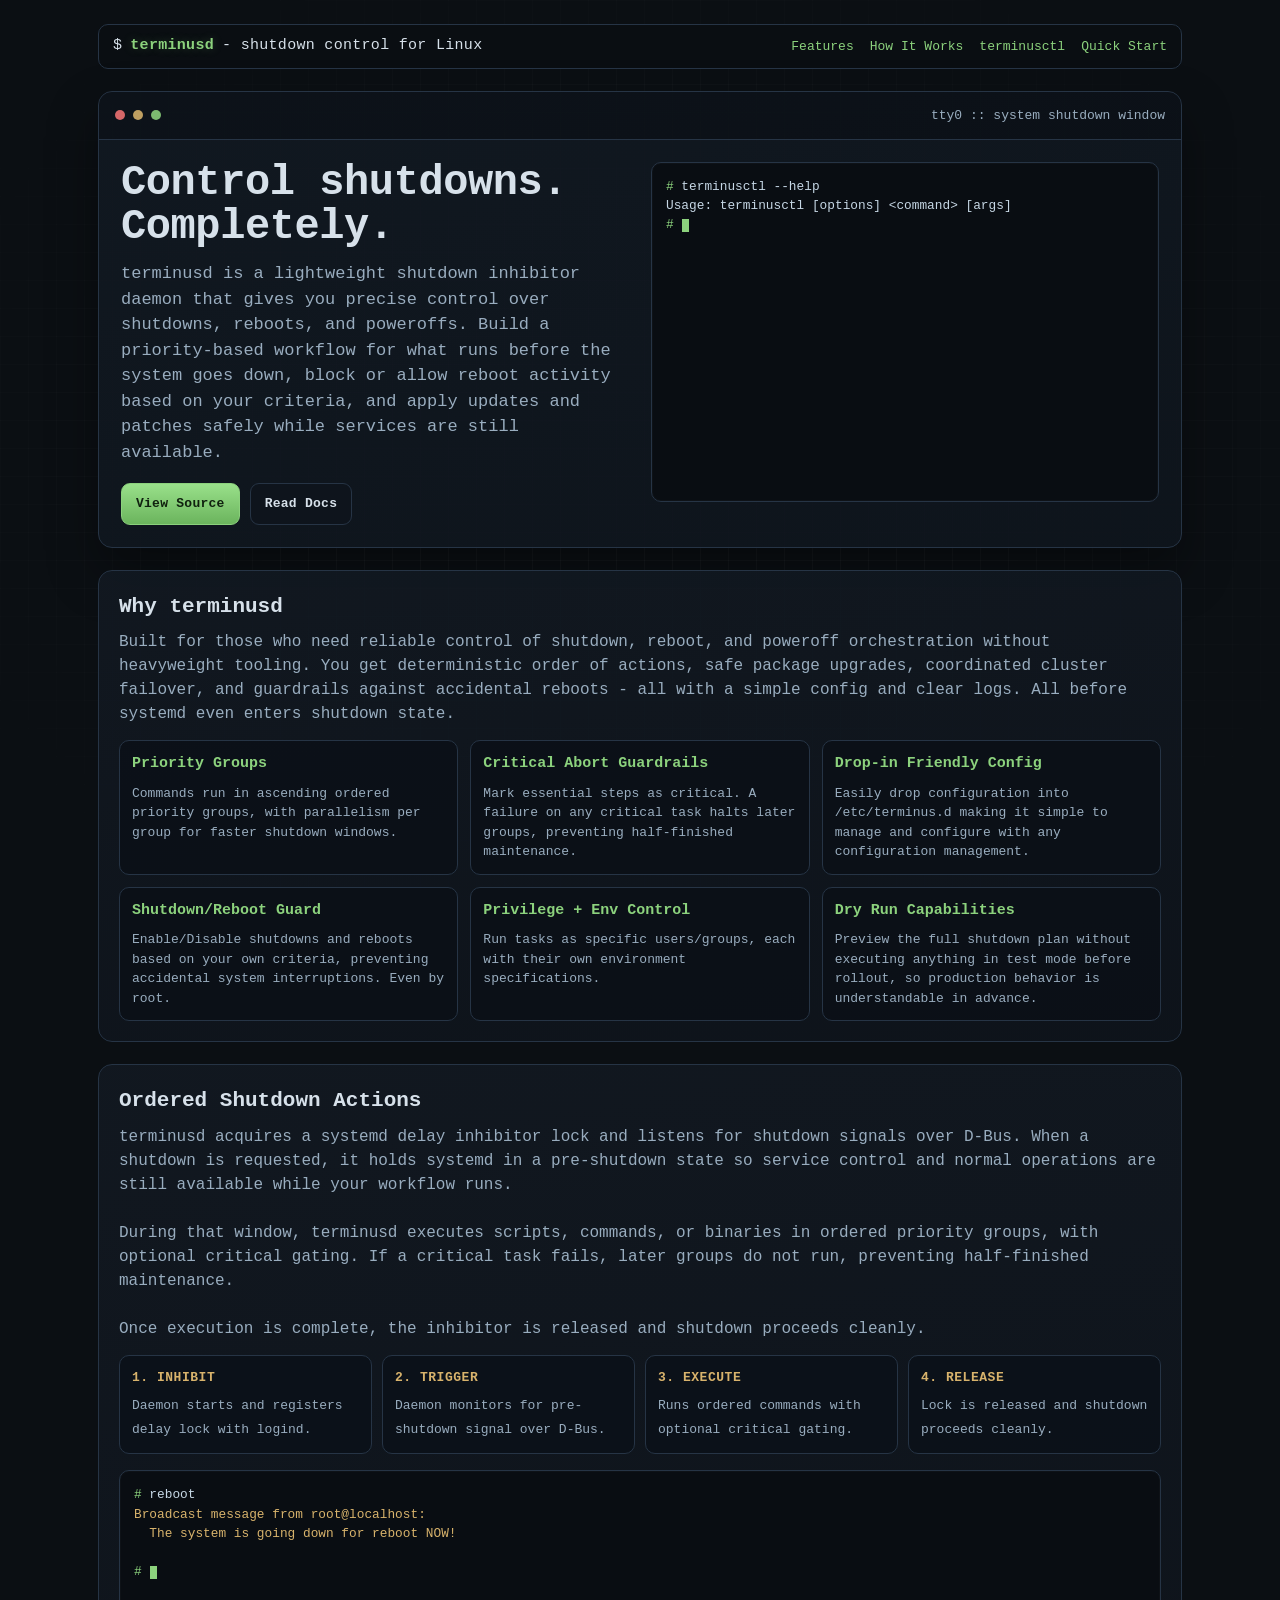
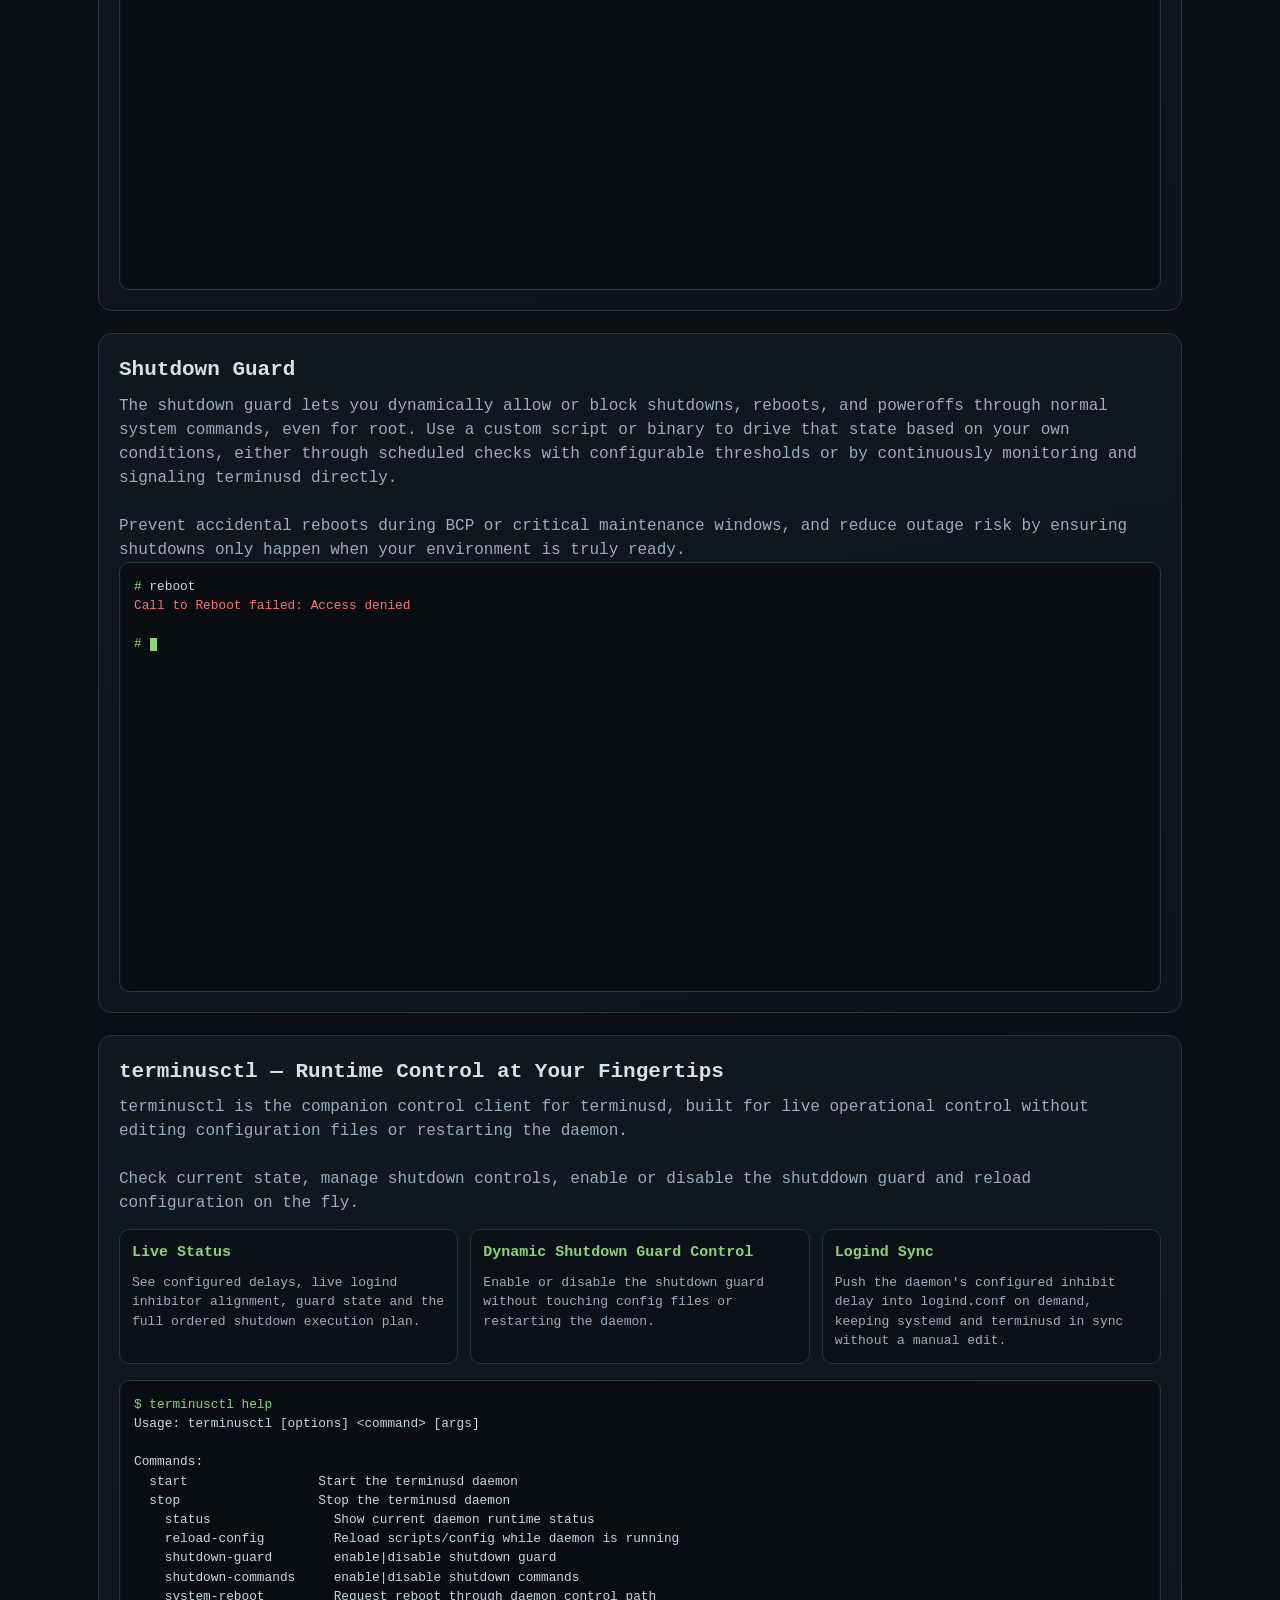
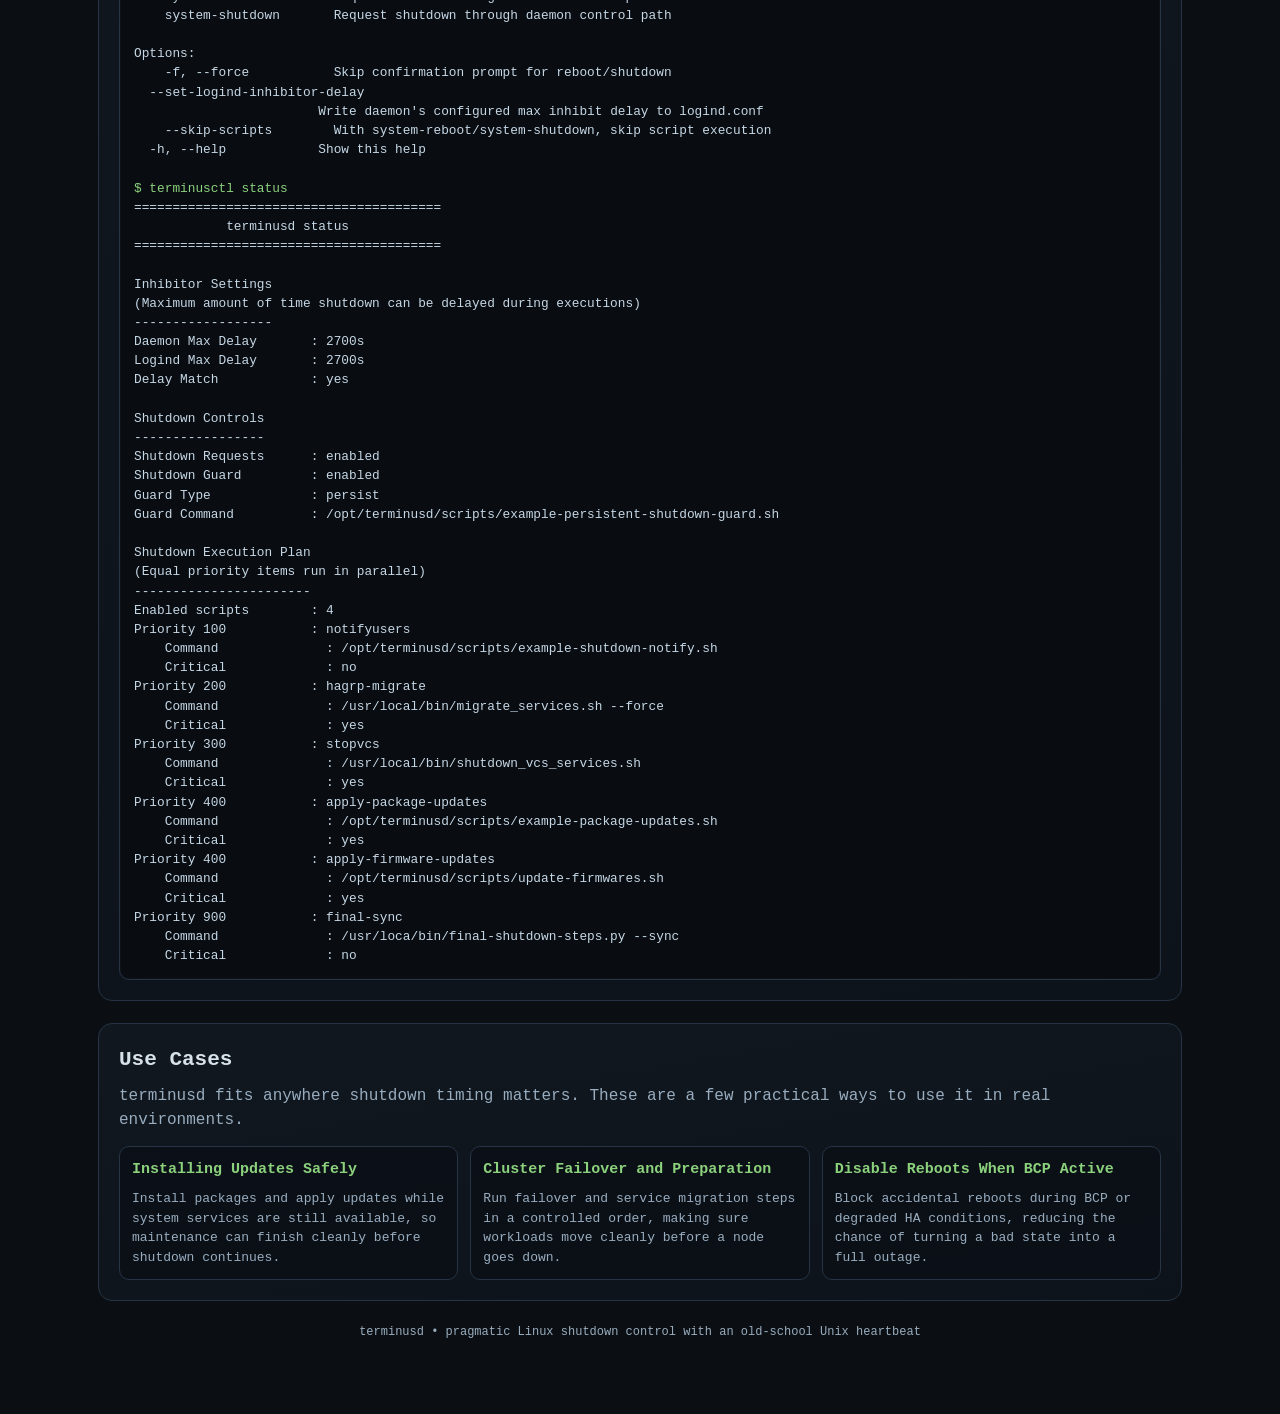
==== docs/index.html @ 520bf2c4 "Moving site/ to docs/ for github pages." ====
<!doctype html>
<html lang="en">
<head>
    <meta charset="utf-8">
    <meta name="viewport" content="width=device-width, initial-scale=1">
    <title>terminusd - Predictable Shutdown Orchestration for Linux</title>
    <meta name="description" content="terminusd is a shutdown inhibitor daemon for Linux. Run priority-based commands before reboot or poweroff with clear logs, safe defaults, and production-grade control.">
    <style>
        :root {
            --bg: #0b0f13;
            --panel: #121922;
            --panel-2: #0f151d;
            --text: #d7e1ea;
            --muted: #99adbf;
            --accent: #8cd27d;
            --accent-2: #d8b36c;
            --line: #263445;
            --glow: rgba(140, 210, 125, 0.25);
            --max: 1120px;
            --radius: 14px;
        }

        * {
            box-sizing: border-box;
        }

        html,
        body {
            margin: 0;
            padding: 0;
            background: radial-gradient(1200px 700px at 85% -20%, #1a2a3a 0%, transparent 55%),
                        radial-gradient(1000px 800px at -15% -30%, #1f2228 0%, transparent 50%),
                        var(--bg);
            color: var(--text);
            font-family: "IBM Plex Mono", "Liberation Mono", "Courier New", monospace;
            line-height: 1.5;
        }

        a {
            color: var(--accent);
            text-decoration: none;
        }

        a:hover {
            text-decoration: underline;
        }

        .shell-grid {
            position: fixed;
            inset: 0;
            background-image:
                linear-gradient(to right, rgba(255,255,255,0.03) 1px, transparent 1px),
                linear-gradient(to bottom, rgba(255,255,255,0.03) 1px, transparent 1px);
            background-size: 28px 28px;
            mask-image: radial-gradient(ellipse at center, black 35%, transparent 90%);
            pointer-events: none;
            z-index: 0;
        }

        .wrap {
            position: relative;
            z-index: 1;
            max-width: var(--max);
            margin: 0 auto;
            padding: 24px 18px 72px;
        }

        .topbar {
            display: flex;
            align-items: center;
            justify-content: space-between;
            gap: 12px;
            padding: 10px 14px;
            border: 1px solid var(--line);
            border-radius: 10px;
            background: rgba(11, 15, 19, 0.78);
            backdrop-filter: blur(5px);
        }

        .brand {
            display: flex;
            gap: 8px;
            align-items: baseline;
            font-size: 15px;
            letter-spacing: 0.02em;
        }

        .brand strong {
            color: var(--accent);
            text-shadow: 0 0 10px var(--glow);
        }

        .top-links {
            display: flex;
            gap: 16px;
            flex-wrap: wrap;
            justify-content: flex-end;
            font-size: 13px;
            color: var(--muted);
        }

        .hero {
            margin-top: 22px;
            border: 1px solid var(--line);
            border-radius: var(--radius);
            background: linear-gradient(165deg, rgba(18,25,34,0.92), rgba(15,21,29,0.92));
            overflow: hidden;
            box-shadow: 0 24px 50px rgba(0, 0, 0, 0.35);
            animation: rise 600ms ease-out both;
        }

        .hero-head {
            display: flex;
            align-items: center;
            justify-content: space-between;
            gap: 16px;
            padding: 14px 16px;
            border-bottom: 1px solid var(--line);
            background: rgba(0, 0, 0, 0.24);
            color: var(--muted);
            font-size: 13px;
        }

        .dots {
            display: inline-flex;
            gap: 8px;
        }

        .dot {
            width: 10px;
            height: 10px;
            border-radius: 50%;
            opacity: 0.88;
        }

        .dot:nth-child(1) { background: #f27474; }
        .dot:nth-child(2) { background: #d8b36c; }
        .dot:nth-child(3) { background: #8cd27d; }

        .hero-body {
            display: grid;
            grid-template-columns: 1fr 1fr;
            gap: 22px;
            padding: 22px;
        }

        h1 {
            margin: 0;
            font-size: clamp(24px, 4.6vw, 42px);
            line-height: 1.04;
            letter-spacing: -0.01em;
        }

        .tagline {
            margin-top: 12px;
            color: var(--muted);
            font-size: clamp(14px, 1.8vw, 17px);
            max-width: 62ch;
        }

        .cta {
            margin-top: 18px;
            display: flex;
            gap: 10px;
            flex-wrap: wrap;
        }

        .btn {
            display: inline-block;
            border: 1px solid var(--line);
            border-radius: 9px;
            padding: 10px 14px;
            font-weight: 600;
            font-size: 13px;
            letter-spacing: 0.02em;
        }

        .btn.primary {
            background: linear-gradient(180deg, #99e08a, #6bb45d);
            color: #10210f;
            border-color: #8bd17c;
        }

        .btn.ghost {
            background: #0e141c;
            color: var(--text);
        }

        .terminal {
            border: 1px solid var(--line);
            border-radius: 10px;
            padding: 14px;
            background: #090d12;
            color: #c6d7e5;
            font-size: 12.8px;
            box-shadow: inset 0 0 0 1px rgba(255,255,255,0.02);
        }

        .terminal pre {
            margin: 0;
            white-space: pre-wrap;
            word-break: break-word;
        }

        .terminal .ok {
            color: var(--accent);
        }

        .terminal .warn {
            color: var(--accent-2);
        }

        .terminal .error {
            color: #f27474;
        }

        .section {
            margin-top: 22px;
            border: 1px solid var(--line);
            border-radius: var(--radius);
            background: linear-gradient(170deg, rgba(18,25,34,0.9), rgba(14,20,28,0.9));
            padding: 20px;
            animation: rise 650ms ease-out both;
        }

        .section h2 {
            margin: 0 0 8px;
            font-size: 21px;
        }

        .section p {
            margin: 0;
            color: var(--muted);
        }

        .features {
            margin-top: 14px;
            display: grid;
            grid-template-columns: repeat(3, minmax(0, 1fr));
            gap: 12px;
        }

        .card {
            border: 1px solid var(--line);
            border-radius: 10px;
            background: rgba(10, 15, 22, 0.7);
            padding: 12px;
        }

        .card h3 {
            margin: 0;
            font-size: 15px;
            color: var(--accent);
        }

        .card p {
            margin-top: 8px;
            font-size: 13px;
            color: var(--muted);
        }

        .flow {
            margin-top: 14px;
            display: grid;
            grid-template-columns: repeat(4, minmax(0, 1fr));
            gap: 10px;
        }

        .step {
            border: 1px solid var(--line);
            border-radius: 10px;
            padding: 12px;
            background: rgba(11, 16, 24, 0.72);
        }

        .step strong {
            display: block;
            color: var(--accent-2);
            margin-bottom: 6px;
            font-size: 13px;
            text-transform: uppercase;
            letter-spacing: 0.04em;
        }

        .step span {
            color: var(--muted);
            font-size: 13px;
        }

        .foot {
            margin-top: 22px;
            color: var(--muted);
            font-size: 12px;
            text-align: center;
        }

        @keyframes rise {
            from {
                transform: translateY(10px);
                opacity: 0;
            }
            to {
                transform: translateY(0);
                opacity: 1;
            }
        }

        @media (max-width: 960px) {
            .hero-body {
                grid-template-columns: 1fr;
            }

            .features {
                grid-template-columns: 1fr 1fr;
            }

            .flow {
                grid-template-columns: 1fr 1fr;
            }
        }

        @media (max-width: 640px) {
            .wrap {
                padding: 14px 12px 42px;
            }

            .topbar {
                padding: 10px;
            }

            .hero-body,
            .section {
                padding: 14px;
            }

            .features,
            .flow {
                grid-template-columns: 1fr;
            }

            .top-links {
                width: 100%;
                justify-content: flex-start;
            }
        }

        .hero-anim-terminal {
            overflow-y: auto;
            height: 340px;
            scroll-behavior: smooth;
        }

        .guard-anim-terminal {
            overflow-y: auto;
            height: 430px;
            scroll-behavior: smooth;
        }

        .ordered-anim-terminal {
            overflow-y: auto;
            height: 420px;
            scroll-behavior: smooth;
            margin-top: 16px;
        }

        .hero-anim-terminal pre {
            margin: 0;
            white-space: pre-wrap;
            word-break: break-all;
        }

        .guard-anim-terminal pre {
            margin: 0;
            white-space: pre-wrap;
            word-break: break-all;
        }

        .ordered-anim-terminal pre {
            margin: 0;
            white-space: pre-wrap;
            word-break: break-all;
        }

        .hero-cursor {
            display: inline-block;
            width: 0.52em;
            height: 1.05em;
            background-color: var(--accent);
            vertical-align: text-bottom;
            margin-left: 1px;
            animation: term-blink 1.1s step-end infinite;
        }

        @keyframes term-blink {
            0%, 100% { opacity: 1; }
            50%       { opacity: 0; }
        }
    </style>
</head>
<body>
    <div class="shell-grid" aria-hidden="true"></div>
    <main class="wrap">
        <header class="topbar">
            <div class="brand">
                <span>$</span>
                <strong>terminusd</strong>
                <span>- shutdown control for Linux</span>
            </div>
            <nav class="top-links" aria-label="Primary">
                <a href="#features">Features</a>
                <a href="#how">How It Works</a>
                <a href="#terminusctl">terminusctl</a>
                <a href="#start">Quick Start</a>
            </nav>
        </header>

        <section class="hero" id="start">
            <div class="hero-head">
                <div class="dots" aria-hidden="true">
                    <span class="dot"></span>
                    <span class="dot"></span>
                    <span class="dot"></span>
                </div>
                <span>tty0 :: system shutdown window</span>
            </div>
            <div class="hero-body">
                <div>
                    <h1>Control shutdowns. Completely.</h1>
                    <p class="tagline">
                        terminusd is a lightweight shutdown inhibitor daemon that gives you precise control over
                        shutdowns, reboots, and poweroffs. Build a priority-based workflow for what runs before the
                        system goes down, block or allow reboot activity based on your criteria, and apply updates and
                        patches safely while services are still available.
                    </p>
                    <div class="cta">
                        <a class="btn primary" href="https://github.com/JonnyWhatshisface/systemd-shutdown-inhibitor">View Source</a>
                        <a class="btn ghost" href="../README.md">Read Docs</a>
                    </div>
                </div>
                <aside class="terminal hero-anim-terminal" id="hero-anim-wrap" aria-label="Animated terminusctl demo">
<pre id="hero-anim-pre"></pre>
                </aside>
            </div>
        </section>

        <section class="section" id="features">
            <h2>Why terminusd</h2>
            <p>
                Built for those who need reliable control of shutdown, reboot, and poweroff orchestration without heavyweight tooling.
                You get deterministic order of actions, safe package upgrades, coordinated cluster failover, and guardrails against 
                accidental reboots - all with a simple config and clear logs. All before systemd even enters shutdown state.
            </p>
            <div class="features">
                <article class="card">
                    <h3>Priority Groups</h3>
                    <p>Commands run in ascending ordered <code>priority groups</code>, with parallelism per group for faster shutdown windows.</p>
                </article>
                <article class="card">
                    <h3>Critical Abort Guardrails</h3>
                    <p>Mark essential steps as <code>critical</code>. A failure on any critical task halts later groups, preventing half-finished maintenance.</p>
                </article>
                <article class="card">
                    <h3>Drop-in Friendly Config</h3>
                    <p>Easily drop configuration into <code>/etc/terminus.d</code> making it simple to manage and configure with any configuration management.</p>
                </article>
                <article class="card">
                    <h3>Shutdown/Reboot Guard</h3>
                    <p>Enable/Disable shutdowns and reboots based on your own criteria, preventing accidental system interruptions. Even by root.</p>
                </article>
                <article class="card">
                    <h3>Privilege + Env Control</h3>
                    <p>Run tasks as specific users/groups, each with their own environment specifications.</p>
                </article>
                <article class="card">
                    <h3>Dry Run Capabilities</h3>
                    <p>Preview the full shutdown plan without executing anything in test mode before rollout, so production behavior is understandable in advance.</p>
                </article>
            </div>
        </section>

        <section class="section" id="how">
            <h2>Ordered Shutdown Actions</h2>
            <p>
                terminusd acquires a systemd delay inhibitor lock and listens for shutdown signals over D-Bus. When a shutdown is
                requested, it holds systemd in a pre-shutdown state so service control and normal operations are still available while
                your workflow runs.
                <br><br>
                During that window, terminusd executes scripts, commands, or binaries in ordered priority groups, with optional critical
                gating. If a critical task fails, later groups do not run, preventing half-finished maintenance.
                <br><br>
                Once execution is complete, the inhibitor is released and shutdown proceeds cleanly.
            </p>
            <div class="flow">
                <div class="step"><strong>1. Inhibit</strong><span>Daemon starts and registers delay lock with logind.</span></div>
                <div class="step"><strong>2. Trigger</strong><span>Daemon monitors for pre-shutdown signal over D-Bus.</span></div>
                <div class="step"><strong>3. Execute</strong><span>Runs ordered commands with optional critical gating.</span></div>
                <div class="step"><strong>4. Release</strong><span>Lock is released and shutdown proceeds cleanly.</span></div>
            </div>
            <aside class="terminal ordered-anim-terminal" id="ordered-anim-wrap" aria-label="Ordered shutdown actions animated output">
<pre id="ordered-anim-pre"></pre>
            </aside>
        </section>
        <section class="section" id="how">
            <h2>Shutdown Guard</h2>
            <p>
                The shutdown guard lets you dynamically allow or block shutdowns, reboots, and poweroffs through normal system
                commands, even for root. Use a custom script or binary to drive that state based on your own conditions,
                either through scheduled checks with configurable thresholds or by continuously monitoring and signaling
                terminusd directly.
                <br><br>
                Prevent accidental reboots during BCP or critical maintenance windows, and reduce outage risk by ensuring shutdowns
                only happen when your environment is truly ready.
            </p>
        <aside class="terminal guard-anim-terminal" id="guard-anim-wrap" aria-label="Animated shutdown guard demo">
    <pre id="guard-anim-pre"></pre>
        </aside>
        </section>

        <section class="section" id="terminusctl">
            <h2>terminusctl — Runtime Control at Your Fingertips</h2>
            <p>
                terminusctl is the companion control client for terminusd, built for live operational control without
                editing configuration files or restarting the daemon.
                <br><br>
                Check current state, manage shutdown controls, enable or disable the shutddown guard and reload configuration on the fly.
            </p>
            <div class="features" style="margin-top: 14px;">
                <article class="card">
                    <h3>Live Status</h3>
                    <p>See configured delays, live logind inhibitor alignment, guard state and the full ordered shutdown execution plan.</p>
                </article>
                <article class="card">
                    <h3>Dynamic Shutdown Guard Control</h3>
                    <p>Enable or disable the shutdown guard without touching config files or restarting the daemon.</p>
                </article>
                <article class="card">
                    <h3>Logind Sync</h3>
                    <p>Push the daemon's configured inhibit delay into logind.conf on demand, keeping systemd and terminusd in sync without a manual edit.</p>
                </article>
            </div>
            <aside class="terminal" style="margin-top: 16px;" aria-label="terminusctl help output">
<pre>
<span class="ok">$ terminusctl help</span>
Usage: terminusctl [options] &lt;command&gt; [args]

Commands:
  start                 Start the terminusd daemon
  stop                  Stop the terminusd daemon
    status                Show current daemon runtime status
    reload-config         Reload scripts/config while daemon is running
    shutdown-guard        enable|disable shutdown guard
    shutdown-commands     enable|disable shutdown commands
    system-reboot         Request reboot through daemon control path
    system-shutdown       Request shutdown through daemon control path

Options:
    -f, --force           Skip confirmation prompt for reboot/shutdown
  --set-logind-inhibitor-delay
                        Write daemon's configured max inhibit delay to logind.conf
    --skip-scripts        With system-reboot/system-shutdown, skip script execution
  -h, --help            Show this help

<span class="ok">$ terminusctl status</span>
========================================
            terminusd status
========================================

Inhibitor Settings
(Maximum amount of time shutdown can be delayed during executions)
------------------
Daemon Max Delay       : 2700s
Logind Max Delay       : 2700s
Delay Match            : yes

Shutdown Controls
-----------------
Shutdown Requests      : enabled
Shutdown Guard         : enabled
Guard Type             : persist
Guard Command          : /opt/terminusd/scripts/example-persistent-shutdown-guard.sh

Shutdown Execution Plan 
(Equal priority items run in parallel)
-----------------------
Enabled scripts        : 4
Priority 100           : notifyusers
    Command              : /opt/terminusd/scripts/example-shutdown-notify.sh
    Critical             : no
Priority 200           : hagrp-migrate
    Command              : /usr/local/bin/migrate_services.sh --force
    Critical             : yes
Priority 300           : stopvcs
    Command              : /usr/local/bin/shutdown_vcs_services.sh
    Critical             : yes
Priority 400           : apply-package-updates
    Command              : /opt/terminusd/scripts/example-package-updates.sh
    Critical             : yes
Priority 400           : apply-firmware-updates
    Command              : /opt/terminusd/scripts/update-firmwares.sh
    Critical             : yes
Priority 900           : final-sync
    Command              : /usr/loca/bin/final-shutdown-steps.py --sync
    Critical             : no
</pre>
            </aside>
        </section>

        <section class="section" id="use-cases">
            <h2>Use Cases</h2>
            <p>terminusd fits anywhere shutdown timing matters. These are a few practical ways to use it in real environments.</p>
            <div class="features">
                <article class="card">
                    <h3>Installing Updates Safely</h3>
                    <p>Install packages and apply updates while system services are still available, so maintenance can finish cleanly before shutdown continues.</p>
                </article>
                <article class="card">
                    <h3>Cluster Failover and Preparation</h3>
                    <p>Run failover and service migration steps in a controlled order, making sure workloads move cleanly before a node goes down.</p>
                </article>
                <article class="card">
                    <h3>Disable Reboots When BCP Active</h3>
                    <p>Block accidental reboots during BCP or degraded HA conditions, reducing the chance of turning a bad state into a full outage.</p>
                </article>
            </div>
        </section>

        <footer class="foot">
            terminusd • pragmatic Linux shutdown control with an old-school Unix heartbeat
        </footer>
    </main>
<script>
(function () {
    'use strict';
    var pre  = document.getElementById('hero-anim-pre');
    var wrap = document.getElementById('hero-anim-wrap');
    if (!pre || !wrap) return;

    var PROMPT     = '# ';
    var TYPE_MIN   = 34;
    var TYPE_JITTER = 26;
    var CMD_PAUSE  = 380;
    var LINE_DELAY = 52;
    var STEP_GAP   = 6000;
    var END_PAUSE  = 120000;

    function esc(s) {
        return s.replace(/&/g, '&amp;').replace(/</g, '&lt;').replace(/>/g, '&gt;');
    }

    function ln(text, cls) { return { text: text || '', cls: cls || '' }; }

    var steps = [
        {
            cmd: 'terminusctl --help',
            out: [
                ln('Usage: terminusctl [options] <command> [args]'),
                ln(''),
                ln('Commands:'),
                ln('  start                 Start the terminusd daemon'),
                ln('  stop                  Stop the terminusd daemon'),
                ln('  status                Show current daemon status'),
                ln('  reload-config         Reload scripts/config'),
                ln('  shutdown-guard        enable|disable shutdown guard'),
                ln('  shutdown-commands     enable|disable shutdown commands'),
                ln('  system-reboot         Request reboot through daemon'),
                ln('  system-shutdown       Request shutdown through daemon'),
                ln(''),
                ln('Options:'),
                ln('  -f, --force           Skip confirmation prompt'),
                ln('  --set-logind-inhibitor-delay'),
                ln('                        Write daemon inhibit delay to logind.conf'),
                ln('  --skip-scripts        Skip script execution'),
                ln('  -h, --help            Show this help'),
            ]
        },
        {
            cmd: 'terminusctl status',
            out: [
                ln('========================================'),
                ln('            terminusd status'),
                ln('========================================'),
                ln(''),
                ln('Inhibitor Settings'),
                ln('------------------'),
                ln('Daemon Max Delay       : 30s'),
                ln('Logind Max Delay       : 30s'),
                ln('Delay Match            : yes'),
                ln(''),
                ln('Shutdown Controls'),
                ln('-----------------'),
                ln('Shutdown Requests      : disabled', 'error'),
                ln('Shutdown Guard         : enabled'),
                ln('Guard Type             : persist'),
                ln('Guard Command          : /opt/terminusd/scripts/example-persistent-shutdown-guard.sh'),
                ln(''),
                ln('Shutdown Execution Plan'),
                ln('-----------------------'),
                ln('Enabled scripts        : 4'),
                ln('Priority 100           : notifyusers'),
                ln('  Command              : /opt/terminusd/scripts/notify.sh'),
                ln('  Critical             : no'),
                ln('Priority 200           : drain-app'),
                ln('  Command              : /usr/local/bin/drain-app-traffic --timeout 20'),
                ln('  Critical             : yes', 'warn'),
                ln('Priority 300           : applyupdates'),
                ln('  Command              : /opt/terminusd/scripts/applyupdates.sh'),
                ln('  Critical             : no'),
                ln('Priority 900           : final-sync'),
                ln('  Command              : /usr/bin/sync'),
                ln('  Critical             : no'),
            ]
        },
        {
            cmd: 'cat /var/log/messages | grep terminusd',
            lineDelay: 68,
            out: [
                ln('Mar 28 09:14:02 localhost terminusd[1842]: inhibitor lock acquired (fd=5)'),
                ln('Mar 28 09:14:02 localhost terminusd[1842]: listening for pre-shutdown on D-Bus'),
                ln('Mar 28 09:14:03 localhost terminusd[1842]: [shutdown_guard] persist mode: command="/opt/terminusd/scripts/example-persistent-shutdown-guard.sh"'),
                ln('Mar 28 09:14:03 localhost terminusd[1842]: [shutdown_guard] persistent user-defined guard started (pid 1849)'),
                ln('Mar 28 09:44:18 localhost terminusd[1842]: [shutdown_guard] WARNING: IP 192.168.1.225 not responding (failure 1/3)', 'warn'),
                ln('Mar 28 09:44:48 localhost terminusd[1842]: [shutdown_guard] WARNING: IP 192.168.1.225 not responding (failure 2/3)', 'warn'),
                ln('Mar 28 09:45:18 localhost terminusd[1842]: [shutdown_guard] WARNING: Failure threshold reached; requesting shutdown disable', 'warn'),
                ln('Mar 28 09:45:18 localhost terminusd[1842]: [shutdown_guard] DISABLED shutdowns', 'warn'),
            ]
        },
        {
            cmd: '/usr/sbin/reboot',
            cmdPause: 180,
            out: [ ln('Call to Reboot failed: Access denied', 'error') ]
        },
        {
            cmd: 'systemctl reboot',
            cmdPause: 180,
            out: [ ln('Call to Reboot failed: Access denied', 'error') ]
        },
        {
            cmd: 'terminusctl shutdown-commands enable',
            out: [
                ln('shutdown enabled', 'ok'),
            ]
        },
        {
            cmd: 'reboot',
            out: [
                ln('NOTICE: broadcast wall message to logged-in users', 'warn'),
                ln('Broadcast message from root@localhost:'),
                ln('  System is preparing for shutdown. Please save your work and log out.'),
            ]
        },
        {
            cmd: 'cat /var/log/messages | grep -i terminus',
            lineDelay: 68,
            out: [
                ln('Mar 28 09:46:02 localhost terminusd[1842]: [notifyusers] Launching command="/opt/terminusd/scripts/example-shutdown-notify.sh" priority=100 user=root group=root'),
                ln('Mar 28 09:46:03 localhost terminusd[1842]: [notifyusers] NOTICE: broadcast wall message to logged-in users'),
                ln('Mar 28 09:46:03 localhost terminusd[1842]: [notifyusers] finished successfully'),
                ln('Mar 28 09:46:04 localhost terminusd[1842]: [drain-app] Launching command="/usr/local/bin/drain-app-traffic --timeout 20" priority=200 user=root group=root'),
                ln('Mar 28 09:46:26 localhost terminusd[1842]: [drain-app] finished successfully'),
                ln('Mar 28 09:46:27 localhost terminusd[1842]: [applyupdates] Launching command="/opt/terminusd/scripts/example-package-updates.sh" priority=300 user=root group=root'),
                ln('Mar 28 09:57:32 localhost terminusd[1842]: [applyupdates] finished successfully'),
                ln('Mar 28 09:57:33 localhost terminusd[1842]: [final-sync] Launching command="/usr/bin/sync" priority=900 user=root group=root'),
                ln('Mar 28 09:57:34 localhost terminusd[1842]: [final-sync] finished successfully'),
                ln('Mar 28 09:57:34 localhost terminusd[1842]: All scripts finished. Releasing inhibitor lock.'),
                ln(''),
                ln('Notice: Updates have finished installing and the system will now reboot!'),
                ln(''),
                ln('Connection to localhost closed by remote host.', 'error'),
                ln('client_loop: send disconnect: Broken pipe', 'error'),
            ]
        },
    ];

    var html = '';
    var isTyping = false;

    function render(extra) {
        var idlePrompt = isTyping ? '' : '<span class="ok">' + esc(PROMPT) + '</span>';
        pre.innerHTML = html + extra + idlePrompt + '<span class="hero-cursor"></span>';
        wrap.scrollTop = wrap.scrollHeight;
    }

    function addOutputLine(text, cls) {
        var e = esc(text);
        html += cls ? '<span class="' + cls + '">' + e + '</span>\n' : e + '\n';
    }

    function typeCmd(cmd, pause, done) {
        isTyping = true;
        html += '<span class="ok">' + esc(PROMPT) + '</span>';
        var i = 0;
        function tick() {
            if (i < cmd.length) {
                html += esc(cmd[i++]);
                render('');
                setTimeout(tick, TYPE_MIN + Math.random() * TYPE_JITTER);
            } else {
                html += '\n';
                isTyping = false;
                render('');
                setTimeout(done, pause);
            }
        }
        render('');
        setTimeout(tick, 90);
    }

    function showLines(lines, idx, delay, done) {
        if (idx >= lines.length) {
            html += '\n';
            render('');
            done();
            return;
        }
        addOutputLine(lines[idx].text, lines[idx].cls);
        render('');
        setTimeout(function () { showLines(lines, idx + 1, delay, done); }, delay);
    }

    function runStep(i) {
        if (i >= steps.length) {
            setTimeout(function () {
                html = '';
                render('');
                runStep(0);
            }, END_PAUSE);
            return;
        }
        var step = steps[i];
        var pause = (step.cmdPause !== undefined) ? step.cmdPause : CMD_PAUSE;
        var delay = (step.lineDelay !== undefined) ? step.lineDelay : LINE_DELAY;
        typeCmd(step.cmd, pause, function () {
            showLines(step.out, 0, delay, function () {
                setTimeout(function () { runStep(i + 1); }, STEP_GAP);
            });
        });
    }

    render('');
    setTimeout(function () { runStep(0); }, 600);
}());

(function () {
    'use strict';

    var pre  = document.getElementById('ordered-anim-pre');
    var wrap = document.getElementById('ordered-anim-wrap');
    if (!pre || !wrap) return;

    var PROMPT = '# ';
    var TYPE_MIN = 34;
    var TYPE_JITTER = 22;
    var LINE_DELAY = 66;
    var CMD_PAUSE = 450;
    var STEP_GAP = 6000;
    var END_PAUSE = 95000;

    var html = '';
    var isTyping = false;
    var showIdlePrompt = true;

    function esc(s) {
        return s.replace(/&/g, '&amp;').replace(/</g, '&lt;').replace(/>/g, '&gt;');
    }

    function ln(text, cls) {
        return { text: text || '', cls: cls || '' };
    }

    function render(extra) {
        var idlePrompt = (!isTyping && showIdlePrompt) ? '<span class="ok">' + esc(PROMPT) + '</span>' : '';
        pre.innerHTML = html + (extra || '') + idlePrompt + '<span class="hero-cursor"></span>';
        wrap.scrollTop = wrap.scrollHeight;
    }

    function addLine(text, cls) {
        var e = esc(text);
        html += cls ? '<span class="' + cls + '">' + e + '</span>\n' : e + '\n';
    }

    function typeCmd(cmd, done) {
        isTyping = true;
        html += '<span class="ok">' + esc(PROMPT) + '</span>';
        var i = 0;

        function tick() {
            if (i < cmd.length) {
                html += esc(cmd[i++]);
                render('');
                setTimeout(tick, TYPE_MIN + Math.random() * TYPE_JITTER);
            } else {
                html += '\n';
                isTyping = false;
                render('');
                setTimeout(done, CMD_PAUSE);
            }
        }

        render('');
        setTimeout(tick, 90);
    }

    function showLines(lines, idx, done) {
        if (idx >= lines.length) {
            render('');
            done();
            return;
        }
        addLine(lines[idx].text, lines[idx].cls);
        render('');
        setTimeout(function () { showLines(lines, idx + 1, done); }, LINE_DELAY);
    }

    function run() {
        html = '';
        isTyping = false;
        showIdlePrompt = true;
        render('');

        typeCmd('reboot', function () {
            addLine('Broadcast message from root@localhost:', 'warn');
            addLine('  The system is going down for reboot NOW!', 'warn');
            html += '\n';
            render('');

            setTimeout(function () {
                typeCmd('tail -f /var/log/messages | grep terminusd', function () {
                    showIdlePrompt = false;
                    showLines([
                        ln('Mar 28 11:05:02 localhost terminusd[1842]: [notifyusers] Launching command="/opt/terminusd/scripts/example-shutdown-notify.sh" priority=100 user=root group=root'),
                        ln('Mar 28 11:05:03 localhost terminusd[1842]: [notifyusers] NOTICE: broadcast wall message to logged-in users'),
                        ln('Mar 28 11:05:03 localhost terminusd[1842]: [notifyusers] finished successfully'),
                        ln('Mar 28 11:05:04 localhost terminusd[1842]: [drain-app] Launching command="/usr/local/bin/drain-app-traffic --timeout 20" priority=200 user=root group=root'),
                        ln('Mar 28 11:06:15 localhost terminusd[1842]: [drain-app] finished successfully'),
                        ln('Mar 28 11:06:16 localhost terminusd[1842]: [applyupdates] Launching command="/opt/terminusd/scripts/example-package-updates.sh" priority=300 user=root group=root'),
                        ln('Mar 28 11:17:08 localhost terminusd[1842]: [applyupdates] finished successfully'),
                        ln('Mar 28 11:17:09 localhost terminusd[1842]: [final-sync] Launching command="/usr/bin/sync" priority=900 user=root group=root'),
                        ln('Mar 28 11:17:15 localhost terminusd[1842]: [final-sync] finished successfully'),
                        ln('Mar 28 11:17:16 localhost terminusd[1842]: All scripts finished. Releasing inhibitor lock.'),
                        ln(''),
                        ln('Connection to localhost closed by remote host.', 'error'),
                        ln('client_loop: send disconnect: Broken pipe', 'error')
                    ], 0, function () {
                        showIdlePrompt = false;
                        render('');
                        setTimeout(run, END_PAUSE);
                    });
                });
            }, STEP_GAP);
        });
    }

    run();
}());

(function () {
    'use strict';

    var pre  = document.getElementById('guard-anim-pre');
    var wrap = document.getElementById('guard-anim-wrap');
    if (!pre || !wrap) return;

    var PROMPT = '# ';
    var TYPE_MIN = 34;
    var TYPE_JITTER = 22;
    var LINE_DELAY = 68;
    var CMD_PAUSE = 420;
    var STEP_GAP = 6000;
    var LONG_TAIL_WAIT = 10000;
    var END_PAUSE = 90000;

    var html = '';
    var isTyping = false;
    var showIdlePrompt = true;

    function esc(s) {
        return s.replace(/&/g, '&amp;').replace(/</g, '&lt;').replace(/>/g, '&gt;');
    }

    function ln(text, cls) {
        return { text: text || '', cls: cls || '' };
    }

    function render(extra) {
        var idlePrompt = (!isTyping && showIdlePrompt) ? '<span class="ok">' + esc(PROMPT) + '</span>' : '';
        pre.innerHTML = html + extra + idlePrompt + '<span class="hero-cursor"></span>';
        wrap.scrollTop = wrap.scrollHeight;
    }

    function addLine(text, cls) {
        var e = esc(text);
        html += cls ? '<span class="' + cls + '">' + e + '</span>\n' : e + '\n';
    }

    function typeCmd(cmd, done) {
        isTyping = true;
        html += '<span class="ok">' + esc(PROMPT) + '</span>';
        var i = 0;

        function tick() {
            if (i < cmd.length) {
                html += esc(cmd[i++]);
                render('');
                setTimeout(tick, TYPE_MIN + Math.random() * TYPE_JITTER);
            } else {
                html += '\n';
                isTyping = false;
                render('');
                setTimeout(done, CMD_PAUSE);
            }
        }

        render('');
        setTimeout(tick, 90);
    }

    function showLines(lines, idx, done) {
        if (idx >= lines.length) {
            render('');
            done();
            return;
        }
        addLine(lines[idx].text, lines[idx].cls);
        render('');
        setTimeout(function () { showLines(lines, idx + 1, done); }, LINE_DELAY);
    }

    function run() {
        html = '';
        showIdlePrompt = true;
        render('');

        typeCmd('reboot', function () {
            addLine('Call to Reboot failed: Access denied', 'error');
            html += '\n';
            render('');

            setTimeout(function () {
                typeCmd('tail -f /var/log/messages | grep terminusd', function () {
                    showIdlePrompt = false;
                    showLines([
                        ln('Mar 28 13:04:31 localhost terminusd[284775]: [shutdown_guard] persist mode: command="/opt/terminusd/scripts/example-persistent-shutdown-guard.sh" user=svcacct group=svcacct'),
                        ln('Mar 28 13:04:31 localhost terminusd[284775]: [shutdown_guard] persistent user-defined guard started (pid 284776)'),
                        ln('Mar 28 13:04:31 localhost terminusd[284775]: [shutdown_guard] INFO: Configuration: IP=192.168.1.225 interval=30s threshold=3 timeout=5s'),
                        ln('Mar 28 13:04:31 localhost terminusd[284775]: [shutdown_guard] INFO: Persistent shutdown guard started for 192.168.1.225'),
                        ln('Mar 28 13:04:36 localhost terminusd[284775]: [shutdown_guard] WARNING: IP 192.168.1.225 is not responding (failure 1/3)', 'warn'),
                        ln('Mar 28 13:04:41 localhost terminusd[284775]: [shutdown_guard] WARNING: IP 192.168.1.225 is not responding (failure 2/3)', 'warn'),
                        ln('Mar 28 13:04:46 localhost terminusd[284775]: [shutdown_guard] WARNING: Failure threshold reached for 192.168.1.225; requesting shutdown disable', 'warn'),
                        ln('Mar 28 13:04:46 localhost terminusd[284775]: [shutdown_guard] DISABLED shutdowns (runtime)', 'warn')
                    ], 0, function () {
                        setTimeout(function () {
                            showLines([
                                ln('Mar 28 13:04:51 localhost terminusd[284775]: [shutdown_guard] WARNING: IP 192.168.1.225 still unreachable (consecutive failures: 4)', 'warn'),
                                ln('Mar 28 13:04:56 localhost terminusd[284775]: [shutdown_guard] WARNING: IP 192.168.1.225 still unreachable (consecutive failures: 5)', 'warn'),
                                ln('Mar 28 13:05:01 localhost terminusd[284775]: [shutdown_guard] INFO: IP 192.168.1.225 is responding again after 5 consecutive failures'),
                                ln('Mar 28 13:05:01 localhost terminusd[284775]: [shutdown_guard] INFO: Connectivity restored; requesting shutdown enable'),
                                ln('Mar 28 13:05:01 localhost terminusd[284775]: [shutdown_guard] ENABLED shutdowns (runtime)', 'ok')
                            ], 0, function () {
                                showIdlePrompt = true;
                                html += '\n';
                                render('');

                                setTimeout(function () {
                                    typeCmd('reboot', function () {
                                        showIdlePrompt = false;
                                        addLine('Connection to localhost closed by remote host.', 'error');
                                        addLine('client_loop: send disconnect: Broken pipe', 'error');
                                        render('');

                                        setTimeout(run, END_PAUSE);
                                    });
                                }, STEP_GAP);
                            });
                        }, LONG_TAIL_WAIT);
                    });
                });
            }, STEP_GAP);
        });
    }

    run();
}());
</script>
</body>
</html>
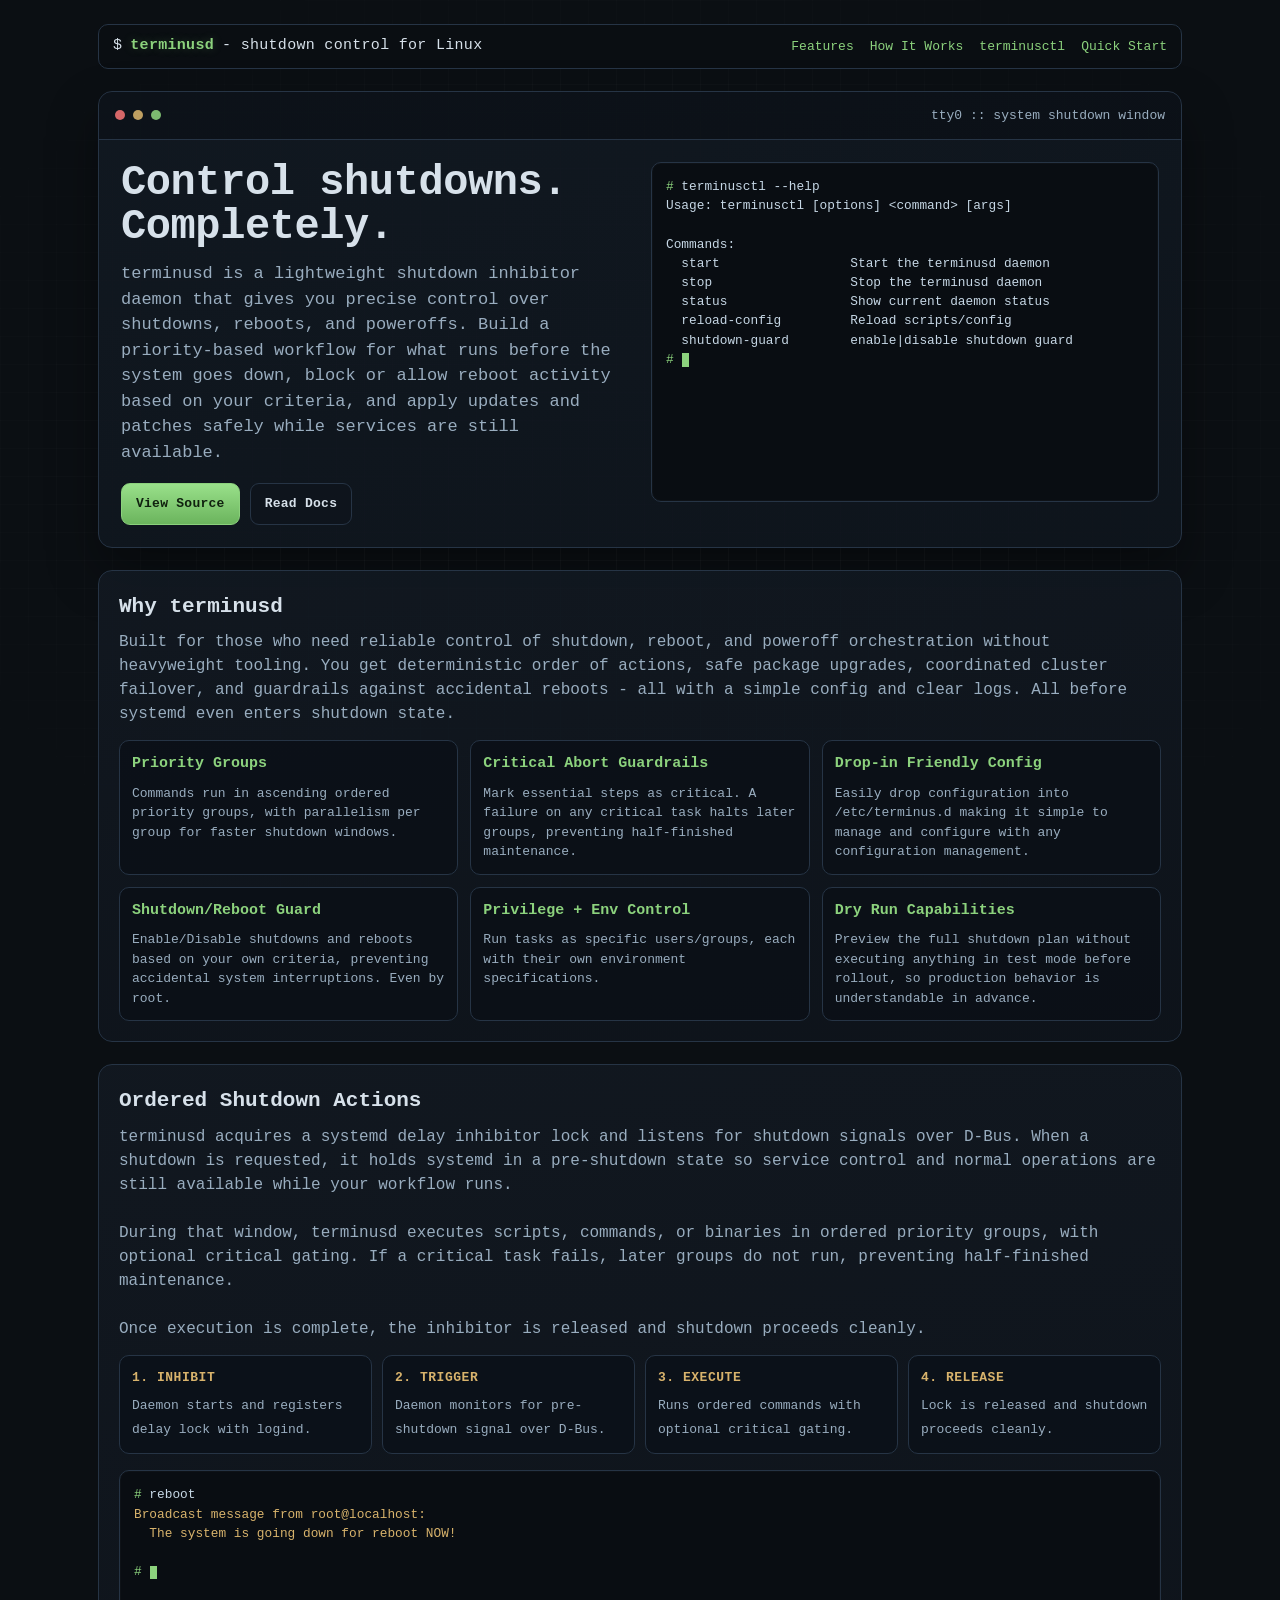
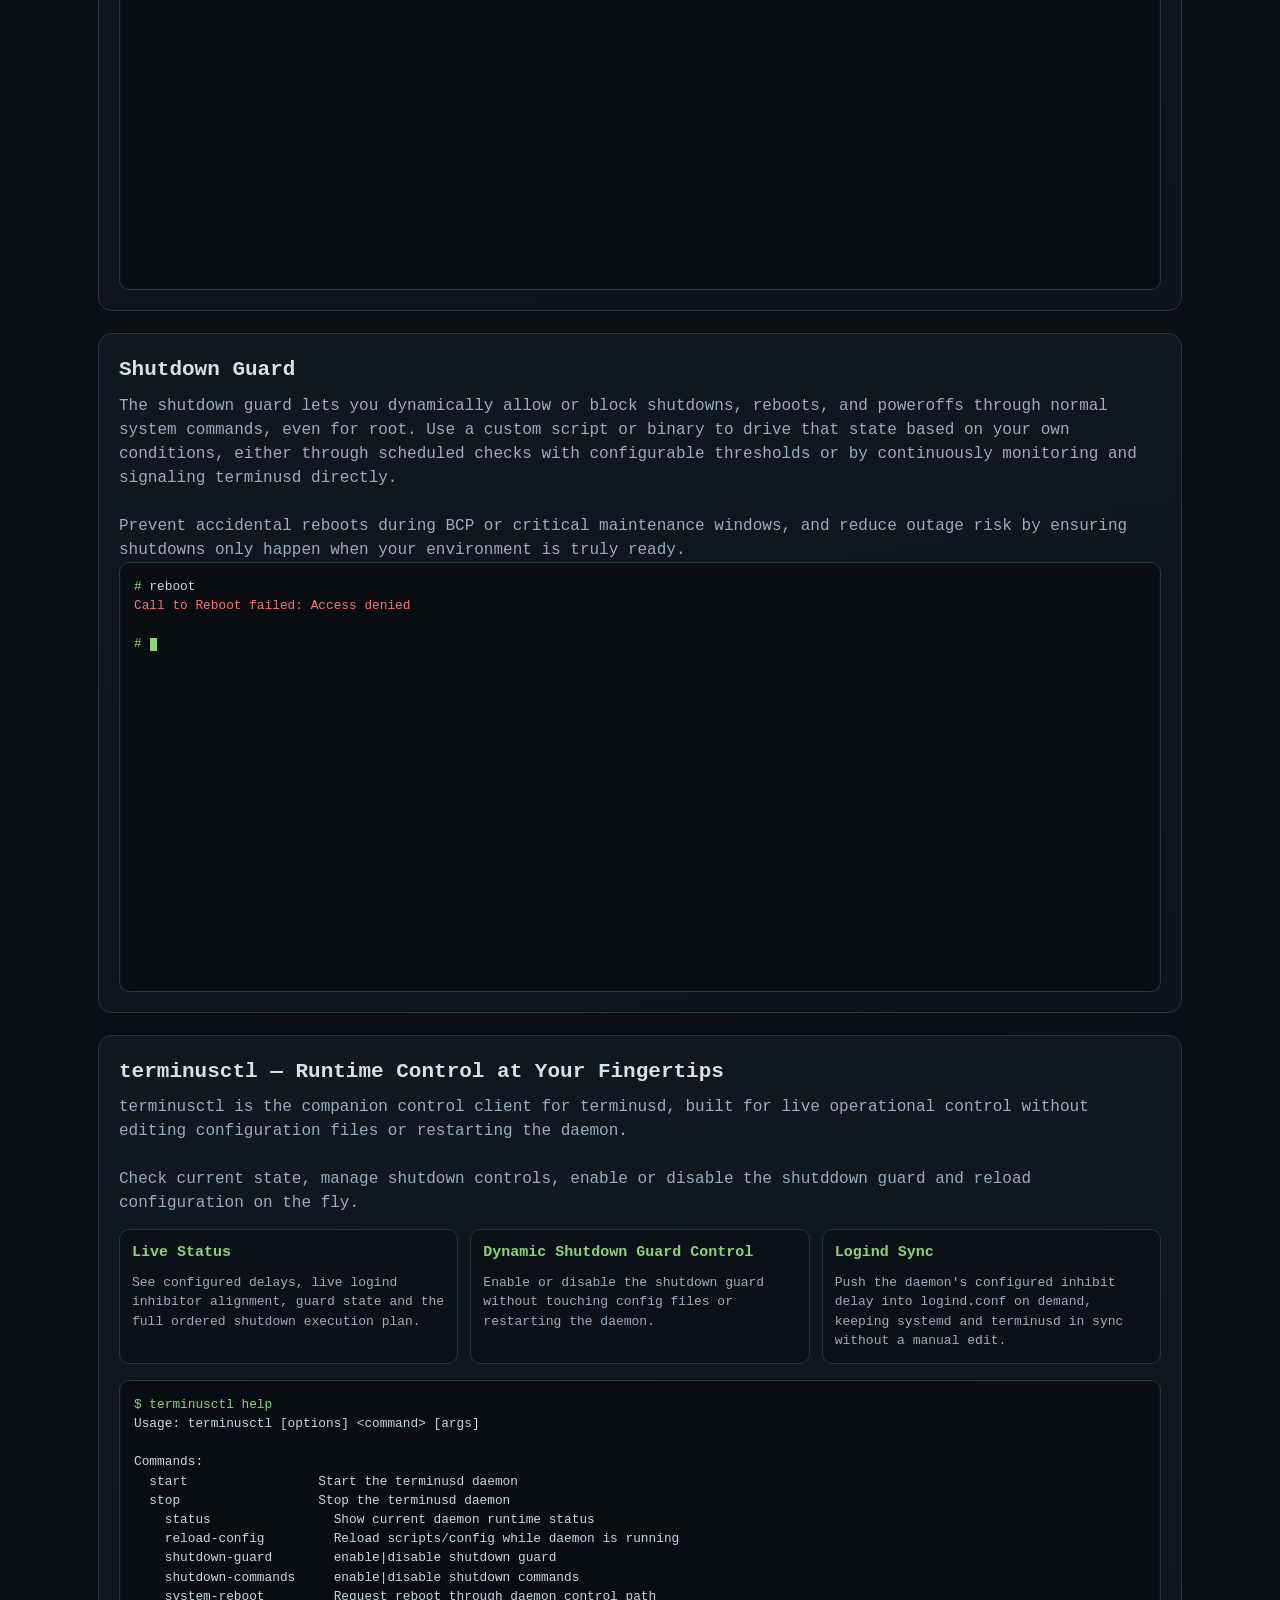
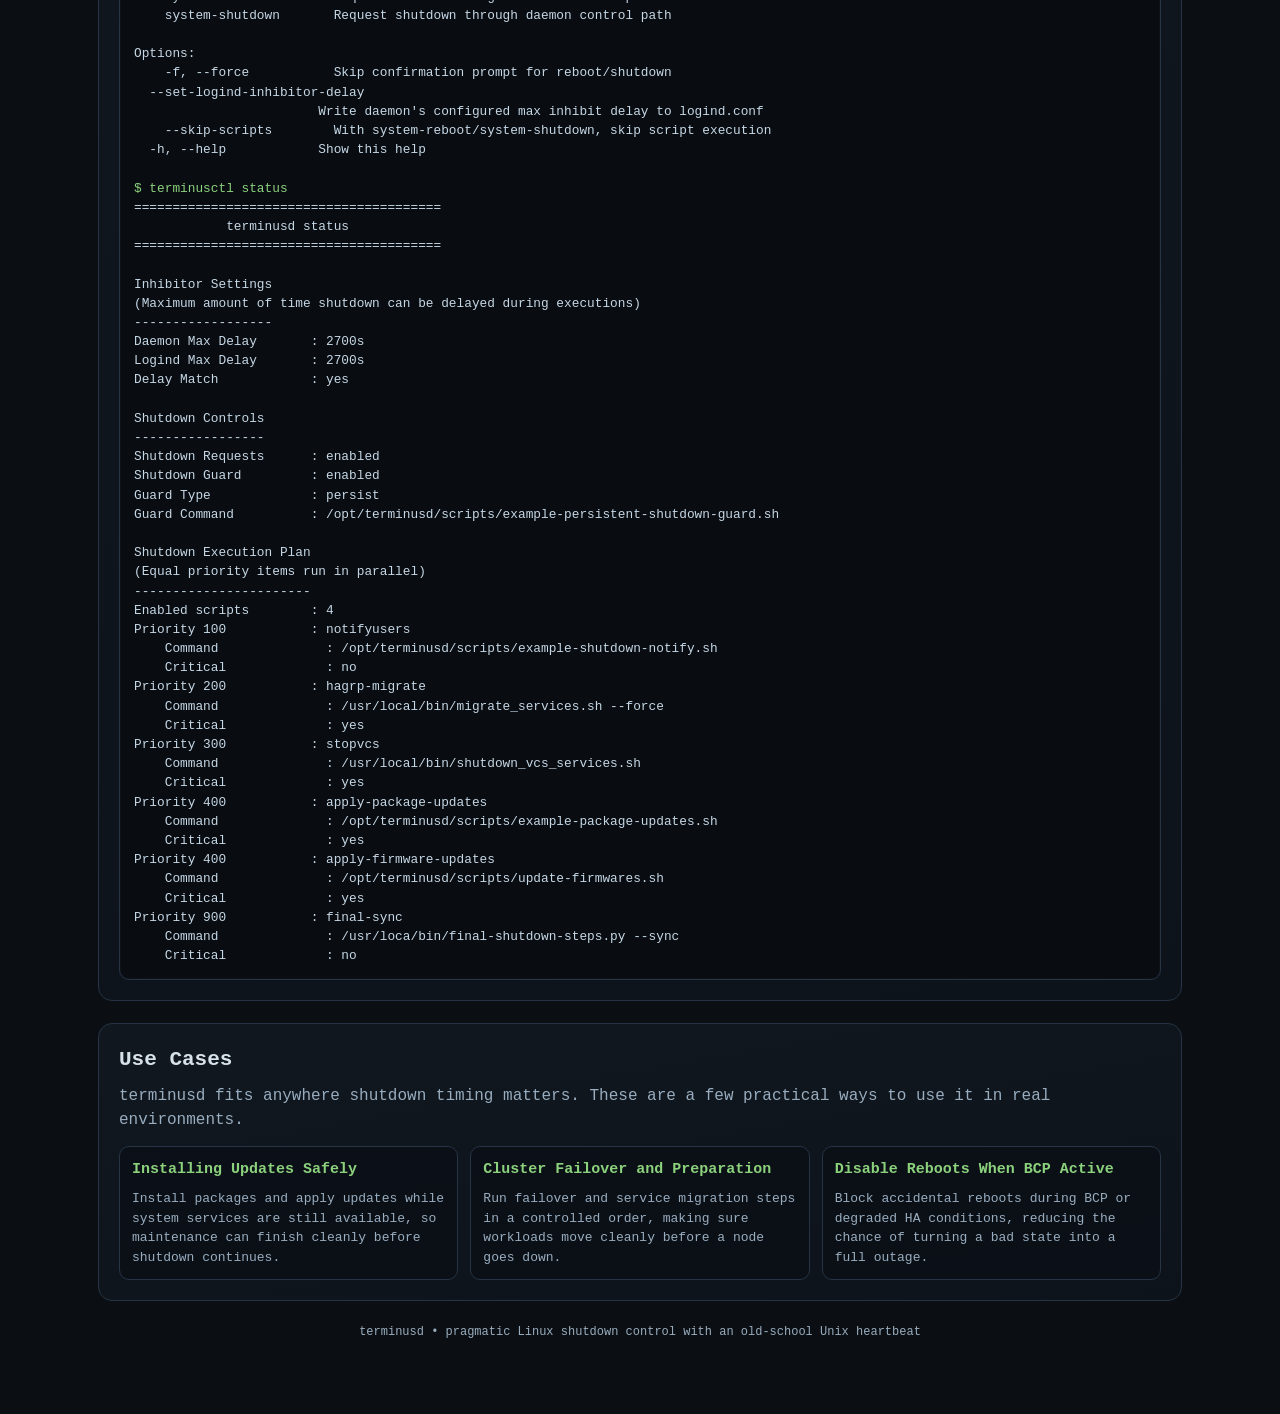
==== commit 24a64949: "Adding Google tracking to terminus site page." ====
--- a/docs/index.html
+++ b/docs/index.html
@@ -396,6 +396,15 @@
             50%       { opacity: 0; }
         }
     </style>
+<!-- Google tag (gtag.js) -->
+<script async src="https://www.googletagmanager.com/gtag/js?id=G-PKZZ3B1RT5"></script>
+<script>
+  window.dataLayer = window.dataLayer || [];
+  function gtag(){dataLayer.push(arguments);}
+  gtag('js', new Date());
+
+  gtag('config', 'G-PKZZ3B1RT5');
+</script>
 </head>
 <body>
     <div class="shell-grid" aria-hidden="true"></div>
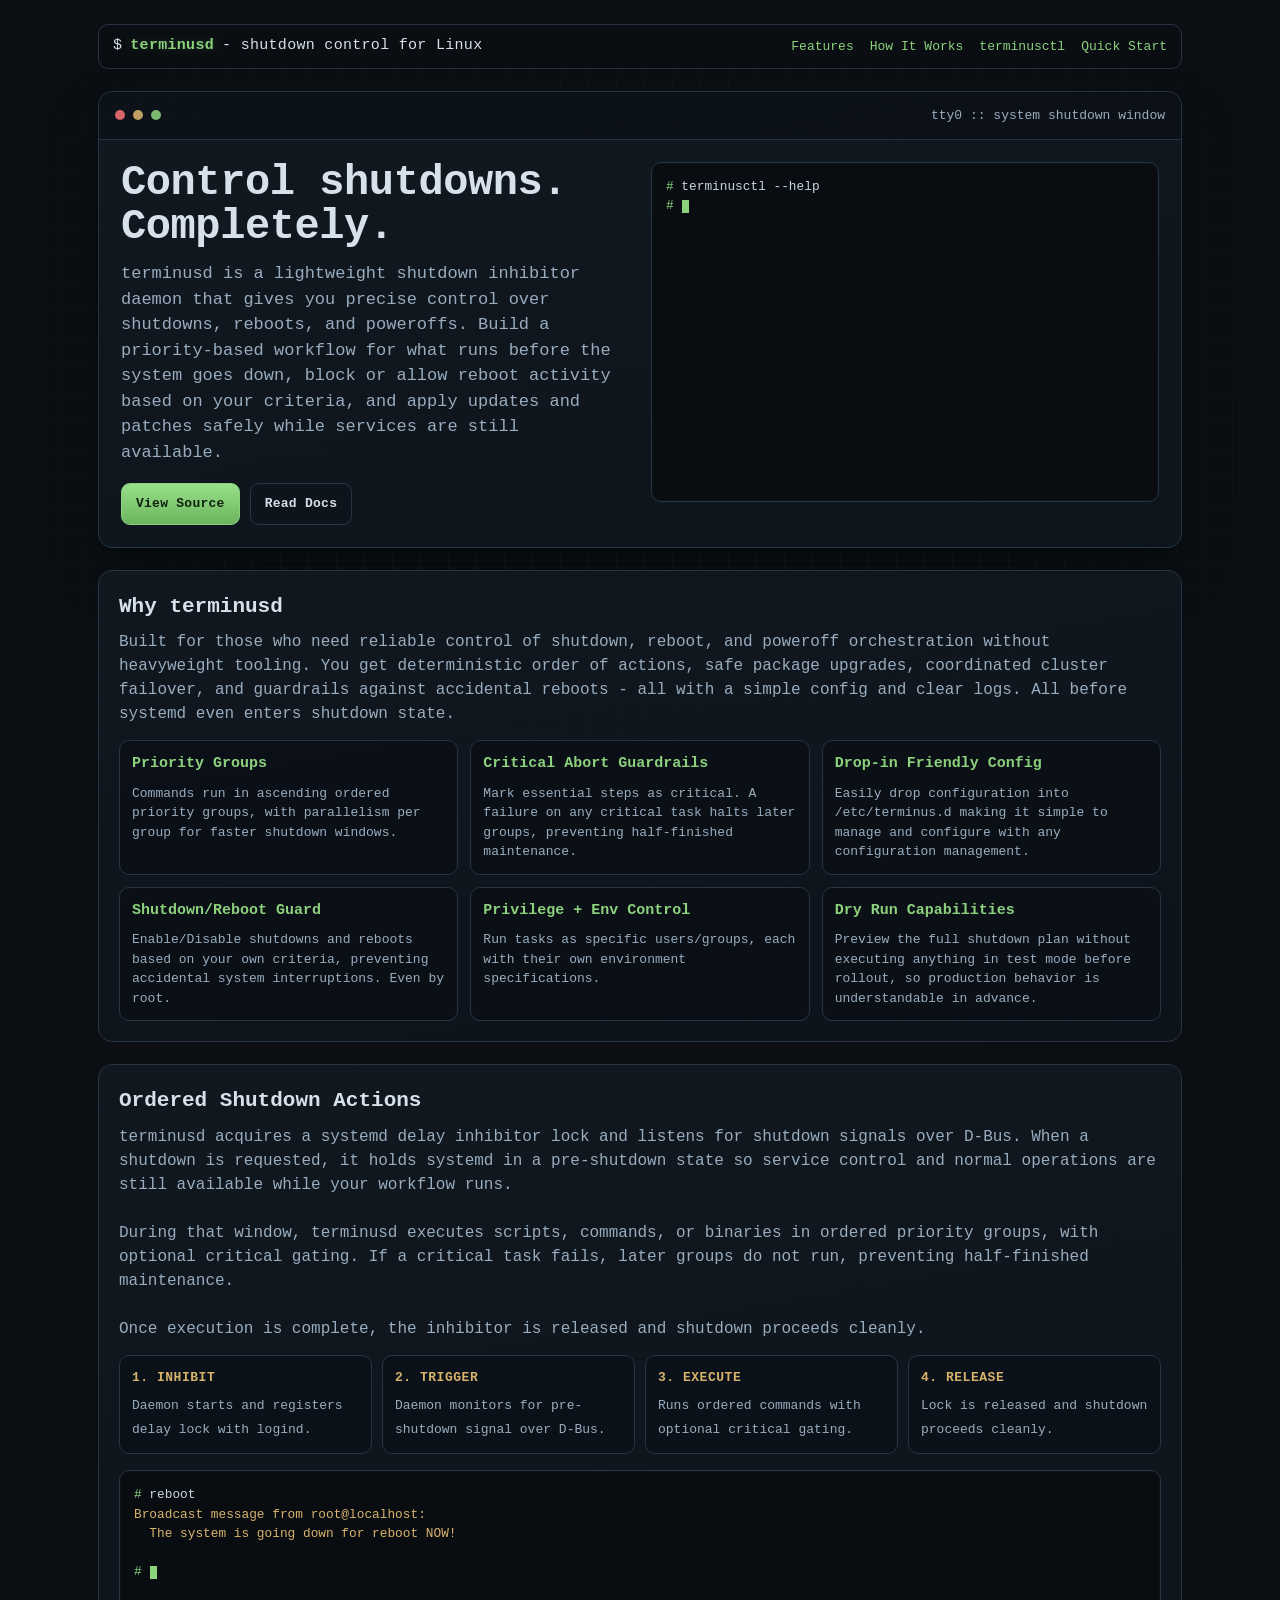
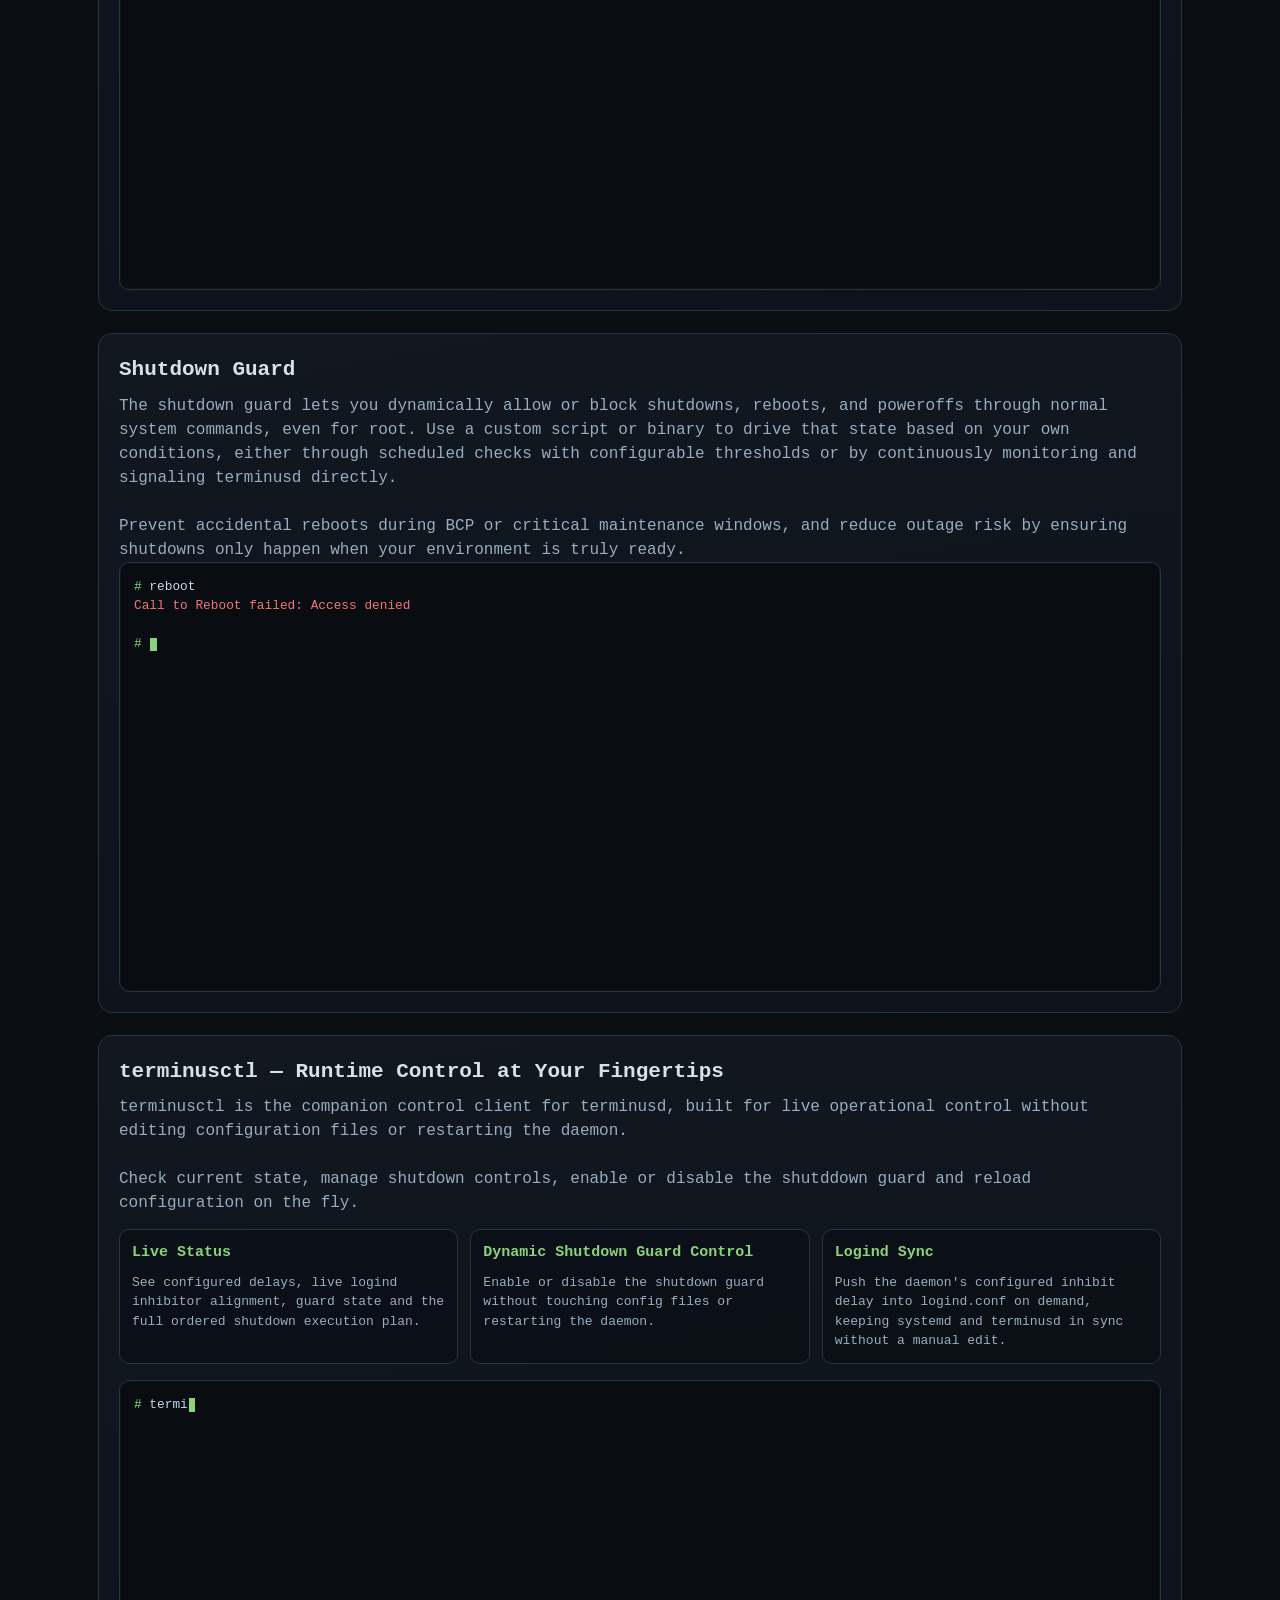
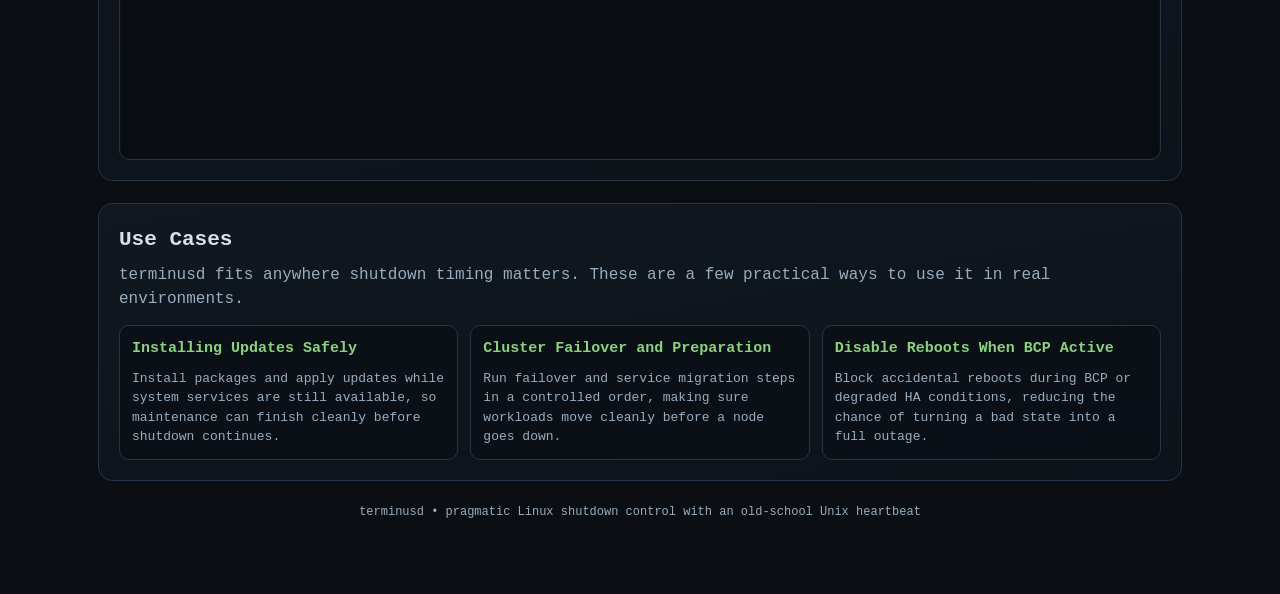
==== commit 7d65661f: "Refactor, cleanup and additions.  - Refactor of messy indentations and scattered declarations  - Cle" ====
--- a/docs/index.html
+++ b/docs/index.html
@@ -381,6 +381,19 @@
             word-break: break-all;
         }
 
+        .terminusctl-anim-terminal {
+            overflow-y: auto;
+            height: 380px;
+            scroll-behavior: smooth;
+            margin-top: 16px;
+        }
+
+        .terminusctl-anim-terminal pre {
+            margin: 0;
+            white-space: pre-wrap;
+            word-break: break-all;
+        }
+
         .hero-cursor {
             display: inline-block;
             width: 0.52em;
@@ -443,7 +456,7 @@
                     </p>
                     <div class="cta">
                         <a class="btn primary" href="https://github.com/JonnyWhatshisface/systemd-shutdown-inhibitor">View Source</a>
-                        <a class="btn ghost" href="../README.md">Read Docs</a>
+                        <a class="btn ghost" href="overview.html">Read Docs</a>
                     </div>
                 </div>
                 <aside class="terminal hero-anim-terminal" id="hero-anim-wrap" aria-label="Animated terminusctl demo">
@@ -547,70 +560,8 @@
                     <p>Push the daemon's configured inhibit delay into logind.conf on demand, keeping systemd and terminusd in sync without a manual edit.</p>
                 </article>
             </div>
-            <aside class="terminal" style="margin-top: 16px;" aria-label="terminusctl help output">
-<pre>
-<span class="ok">$ terminusctl help</span>
-Usage: terminusctl [options] &lt;command&gt; [args]
-
-Commands:
-  start                 Start the terminusd daemon
-  stop                  Stop the terminusd daemon
-    status                Show current daemon runtime status
-    reload-config         Reload scripts/config while daemon is running
-    shutdown-guard        enable|disable shutdown guard
-    shutdown-commands     enable|disable shutdown commands
-    system-reboot         Request reboot through daemon control path
-    system-shutdown       Request shutdown through daemon control path
-
-Options:
-    -f, --force           Skip confirmation prompt for reboot/shutdown
-  --set-logind-inhibitor-delay
-                        Write daemon's configured max inhibit delay to logind.conf
-    --skip-scripts        With system-reboot/system-shutdown, skip script execution
-  -h, --help            Show this help
-
-<span class="ok">$ terminusctl status</span>
-========================================
-            terminusd status
-========================================
-
-Inhibitor Settings
-(Maximum amount of time shutdown can be delayed during executions)
-------------------
-Daemon Max Delay       : 2700s
-Logind Max Delay       : 2700s
-Delay Match            : yes
-
-Shutdown Controls
------------------
-Shutdown Requests      : enabled
-Shutdown Guard         : enabled
-Guard Type             : persist
-Guard Command          : /opt/terminusd/scripts/example-persistent-shutdown-guard.sh
-
-Shutdown Execution Plan 
-(Equal priority items run in parallel)
------------------------
-Enabled scripts        : 4
-Priority 100           : notifyusers
-    Command              : /opt/terminusd/scripts/example-shutdown-notify.sh
-    Critical             : no
-Priority 200           : hagrp-migrate
-    Command              : /usr/local/bin/migrate_services.sh --force
-    Critical             : yes
-Priority 300           : stopvcs
-    Command              : /usr/local/bin/shutdown_vcs_services.sh
-    Critical             : yes
-Priority 400           : apply-package-updates
-    Command              : /opt/terminusd/scripts/example-package-updates.sh
-    Critical             : yes
-Priority 400           : apply-firmware-updates
-    Command              : /opt/terminusd/scripts/update-firmwares.sh
-    Critical             : yes
-Priority 900           : final-sync
-    Command              : /usr/loca/bin/final-shutdown-steps.py --sync
-    Critical             : no
-</pre>
+            <aside class="terminal terminusctl-anim-terminal" id="terminusctl-anim-wrap" aria-label="Animated terminusctl demo">
+<pre id="terminusctl-anim-pre"></pre>
             </aside>
         </section>
 
@@ -640,454 +591,515 @@
 <script>
 (function () {
     'use strict';
-    var pre  = document.getElementById('hero-anim-pre');
-    var wrap = document.getElementById('hero-anim-wrap');
-    if (!pre || !wrap) return;
-
-    var PROMPT     = '# ';
-    var TYPE_MIN   = 34;
-    var TYPE_JITTER = 26;
-    var CMD_PAUSE  = 380;
-    var LINE_DELAY = 52;
-    var STEP_GAP   = 6000;
-    var END_PAUSE  = 120000;
-
-    function esc(s) {
-        return s.replace(/&/g, '&amp;').replace(/</g, '&lt;').replace(/>/g, '&gt;');
+
+    /* ─── Shared terminal animation engine ─────────────────────────────────────
+     *
+     * TermAnim(preId, wrapId, opts) → instance
+     *
+     * opts keys (all optional):
+     *   prompt      string   prompt prefix          default '# '
+     *   typeMin     ms       min char delay          default 34
+     *   typeJitter  ms       random added delay      default 22
+     *   cmdPause    ms       pause after command     default 400
+     *   lineDelay   ms       delay between lines     default 60
+     *
+     * instance methods:
+     *   ln(text, cls)                 → line object { text, cls }
+     *   typeCmd(cmd, done, [pause])   type a command then call done
+     *   showLines(lines, done, [ms])  stream output lines then call done
+     *   addLine(text, [cls])          append a line instantly
+     *   addBlankLine()                append blank line + re-render
+     *   setPrompt(bool)               show/hide idle prompt
+     *   clear()                       reset terminal state
+     *   render()                      force re-render
+     *   runSteps(steps, stepGap, endPause)
+     *     steps[]: { cmd, out[], cmdPause?, lineDelay? }
+     * ─────────────────────────────────────────────────────────────────────── */
+    function TermAnim(preId, wrapId, opts) {
+        var pre  = document.getElementById(preId);
+        var wrap = document.getElementById(wrapId);
+        if (!pre || !wrap) return null;
+
+        opts = opts || {};
+        var PROMPT      = opts.prompt     || '# ';
+        var TYPE_MIN    = opts.typeMin    || 34;
+        var TYPE_JITTER = opts.typeJitter || 22;
+        var CMD_PAUSE   = opts.cmdPause   || 400;
+        var LINE_DELAY  = opts.lineDelay  || 60;
+
+        var html       = '';
+        var isTyping   = false;
+        var showPrompt = true;
+
+        function esc(s) {
+            return s.replace(/&/g, '&amp;').replace(/</g, '&lt;').replace(/>/g, '&gt;');
+        }
+
+        function render() {
+            var p = (showPrompt && !isTyping) ? '<span class="ok">' + esc(PROMPT) + '</span>' : '';
+            pre.innerHTML = html + p + '<span class="hero-cursor"></span>';
+            wrap.scrollTop = wrap.scrollHeight;
+        }
+
+        function addLine(text, cls) {
+            var e = esc(text || '');
+            html += cls ? '<span class="' + cls + '">' + e + '</span>\n' : e + '\n';
+        }
+
+        function addBlankLine() {
+            html += '\n';
+            render();
+        }
+
+        function clear() {
+            html       = '';
+            isTyping   = false;
+            showPrompt = true;
+        }
+
+        function typeCmd(cmd, done, pauseOverride) {
+            var pause = (pauseOverride !== undefined) ? pauseOverride : CMD_PAUSE;
+            isTyping = true;
+            html += '<span class="ok">' + esc(PROMPT) + '</span>';
+            var i = 0;
+            function tick() {
+                if (i < cmd.length) {
+                    html += esc(cmd[i++]);
+                    render();
+                    setTimeout(tick, TYPE_MIN + Math.random() * TYPE_JITTER);
+                } else {
+                    html += '\n';
+                    isTyping = false;
+                    render();
+                    setTimeout(done, pause);
+                }
+            }
+            render();
+            setTimeout(tick, 90);
+        }
+
+        function showLines(lines, done, delayOverride) {
+            var delay = (delayOverride !== undefined) ? delayOverride : LINE_DELAY;
+            function next(idx) {
+                if (idx >= lines.length) { render(); done(); return; }
+                addLine(lines[idx].text, lines[idx].cls);
+                render();
+                setTimeout(function () { next(idx + 1); }, delay);
+            }
+            next(0);
+        }
+
+        function runSteps(steps, stepGap, endPause) {
+            stepGap  = stepGap  || 6000;
+            endPause = endPause || 120000;
+            function doStep(i) {
+                if (i >= steps.length) {
+                    setTimeout(function () { clear(); render(); doStep(0); }, endPause);
+                    return;
+                }
+                var step = steps[i];
+                var ld = (step.lineDelay !== undefined) ? step.lineDelay : LINE_DELAY;
+                typeCmd(step.cmd, function () {
+                    showLines(step.out || [], function () {
+                        addBlankLine();
+                        setTimeout(function () { doStep(i + 1); }, stepGap);
+                    }, ld);
+                }, step.cmdPause);
+            }
+            clear(); render();
+            setTimeout(function () { doStep(0); }, 600);
+        }
+
+        return {
+            ln:           function (text, cls) { return { text: text || '', cls: cls || '' }; },
+            render:       render,
+            addLine:      addLine,
+            addBlankLine: addBlankLine,
+            clear:        clear,
+            typeCmd:      typeCmd,
+            showLines:    showLines,
+            runSteps:     runSteps,
+            setPrompt:    function (v) { showPrompt = v; }
+        };
     }
 
-    function ln(text, cls) { return { text: text || '', cls: cls || '' }; }
-
-    var steps = [
-        {
-            cmd: 'terminusctl --help',
-            out: [
-                ln('Usage: terminusctl [options] <command> [args]'),
-                ln(''),
-                ln('Commands:'),
-                ln('  start                 Start the terminusd daemon'),
-                ln('  stop                  Stop the terminusd daemon'),
-                ln('  status                Show current daemon status'),
-                ln('  reload-config         Reload scripts/config'),
-                ln('  shutdown-guard        enable|disable shutdown guard'),
-                ln('  shutdown-commands     enable|disable shutdown commands'),
-                ln('  system-reboot         Request reboot through daemon'),
-                ln('  system-shutdown       Request shutdown through daemon'),
-                ln(''),
-                ln('Options:'),
-                ln('  -f, --force           Skip confirmation prompt'),
-                ln('  --set-logind-inhibitor-delay'),
-                ln('                        Write daemon inhibit delay to logind.conf'),
-                ln('  --skip-scripts        Skip script execution'),
-                ln('  -h, --help            Show this help'),
-            ]
-        },
-        {
-            cmd: 'terminusctl status',
-            out: [
-                ln('========================================'),
-                ln('            terminusd status'),
-                ln('========================================'),
-                ln(''),
-                ln('Inhibitor Settings'),
-                ln('------------------'),
-                ln('Daemon Max Delay       : 30s'),
-                ln('Logind Max Delay       : 30s'),
-                ln('Delay Match            : yes'),
-                ln(''),
-                ln('Shutdown Controls'),
-                ln('-----------------'),
-                ln('Shutdown Requests      : disabled', 'error'),
-                ln('Shutdown Guard         : enabled'),
-                ln('Guard Type             : persist'),
-                ln('Guard Command          : /opt/terminusd/scripts/example-persistent-shutdown-guard.sh'),
-                ln(''),
-                ln('Shutdown Execution Plan'),
-                ln('-----------------------'),
-                ln('Enabled scripts        : 4'),
-                ln('Priority 100           : notifyusers'),
-                ln('  Command              : /opt/terminusd/scripts/notify.sh'),
-                ln('  Critical             : no'),
-                ln('Priority 200           : drain-app'),
-                ln('  Command              : /usr/local/bin/drain-app-traffic --timeout 20'),
-                ln('  Critical             : yes', 'warn'),
-                ln('Priority 300           : applyupdates'),
-                ln('  Command              : /opt/terminusd/scripts/applyupdates.sh'),
-                ln('  Critical             : no'),
-                ln('Priority 900           : final-sync'),
-                ln('  Command              : /usr/bin/sync'),
-                ln('  Critical             : no'),
-            ]
-        },
-        {
-            cmd: 'cat /var/log/messages | grep terminusd',
-            lineDelay: 68,
-            out: [
-                ln('Mar 28 09:14:02 localhost terminusd[1842]: inhibitor lock acquired (fd=5)'),
-                ln('Mar 28 09:14:02 localhost terminusd[1842]: listening for pre-shutdown on D-Bus'),
-                ln('Mar 28 09:14:03 localhost terminusd[1842]: [shutdown_guard] persist mode: command="/opt/terminusd/scripts/example-persistent-shutdown-guard.sh"'),
-                ln('Mar 28 09:14:03 localhost terminusd[1842]: [shutdown_guard] persistent user-defined guard started (pid 1849)'),
-                ln('Mar 28 09:44:18 localhost terminusd[1842]: [shutdown_guard] WARNING: IP 192.168.1.225 not responding (failure 1/3)', 'warn'),
-                ln('Mar 28 09:44:48 localhost terminusd[1842]: [shutdown_guard] WARNING: IP 192.168.1.225 not responding (failure 2/3)', 'warn'),
-                ln('Mar 28 09:45:18 localhost terminusd[1842]: [shutdown_guard] WARNING: Failure threshold reached; requesting shutdown disable', 'warn'),
-                ln('Mar 28 09:45:18 localhost terminusd[1842]: [shutdown_guard] DISABLED shutdowns', 'warn'),
-            ]
-        },
-        {
-            cmd: '/usr/sbin/reboot',
-            cmdPause: 180,
-            out: [ ln('Call to Reboot failed: Access denied', 'error') ]
-        },
-        {
-            cmd: 'systemctl reboot',
-            cmdPause: 180,
-            out: [ ln('Call to Reboot failed: Access denied', 'error') ]
-        },
-        {
-            cmd: 'terminusctl shutdown-commands enable',
-            out: [
-                ln('shutdown enabled', 'ok'),
-            ]
-        },
-        {
-            cmd: 'reboot',
-            out: [
-                ln('NOTICE: broadcast wall message to logged-in users', 'warn'),
-                ln('Broadcast message from root@localhost:'),
-                ln('  System is preparing for shutdown. Please save your work and log out.'),
-            ]
-        },
-        {
-            cmd: 'cat /var/log/messages | grep -i terminus',
-            lineDelay: 68,
-            out: [
-                ln('Mar 28 09:46:02 localhost terminusd[1842]: [notifyusers] Launching command="/opt/terminusd/scripts/example-shutdown-notify.sh" priority=100 user=root group=root'),
-                ln('Mar 28 09:46:03 localhost terminusd[1842]: [notifyusers] NOTICE: broadcast wall message to logged-in users'),
-                ln('Mar 28 09:46:03 localhost terminusd[1842]: [notifyusers] finished successfully'),
-                ln('Mar 28 09:46:04 localhost terminusd[1842]: [drain-app] Launching command="/usr/local/bin/drain-app-traffic --timeout 20" priority=200 user=root group=root'),
-                ln('Mar 28 09:46:26 localhost terminusd[1842]: [drain-app] finished successfully'),
-                ln('Mar 28 09:46:27 localhost terminusd[1842]: [applyupdates] Launching command="/opt/terminusd/scripts/example-package-updates.sh" priority=300 user=root group=root'),
-                ln('Mar 28 09:57:32 localhost terminusd[1842]: [applyupdates] finished successfully'),
-                ln('Mar 28 09:57:33 localhost terminusd[1842]: [final-sync] Launching command="/usr/bin/sync" priority=900 user=root group=root'),
-                ln('Mar 28 09:57:34 localhost terminusd[1842]: [final-sync] finished successfully'),
-                ln('Mar 28 09:57:34 localhost terminusd[1842]: All scripts finished. Releasing inhibitor lock.'),
-                ln(''),
-                ln('Notice: Updates have finished installing and the system will now reboot!'),
-                ln(''),
-                ln('Connection to localhost closed by remote host.', 'error'),
-                ln('client_loop: send disconnect: Broken pipe', 'error'),
-            ]
-        },
-    ];
-
-    var html = '';
-    var isTyping = false;
-
-    function render(extra) {
-        var idlePrompt = isTyping ? '' : '<span class="ok">' + esc(PROMPT) + '</span>';
-        pre.innerHTML = html + extra + idlePrompt + '<span class="hero-cursor"></span>';
-        wrap.scrollTop = wrap.scrollHeight;
+    /* ─── Visibility-triggered start ─────────────────────────────────────────
+     * Fires cb() once when el enters the viewport (≥10% visible).
+     * Falls back to an immediate call when IntersectionObserver is unavailable.
+     * ─────────────────────────────────────────────────────────────────────── */
+    function whenVisible(el, cb) {
+        if (!el || !('IntersectionObserver' in window)) { cb(); return; }
+        var io = new IntersectionObserver(function (entries) {
+            if (entries[0].isIntersecting) { io.disconnect(); cb(); }
+        }, { threshold: 0.1 });
+        io.observe(el);
     }
 
-    function addOutputLine(text, cls) {
-        var e = esc(text);
-        html += cls ? '<span class="' + cls + '">' + e + '</span>\n' : e + '\n';
-    }
-
-    function typeCmd(cmd, pause, done) {
-        isTyping = true;
-        html += '<span class="ok">' + esc(PROMPT) + '</span>';
-        var i = 0;
-        function tick() {
-            if (i < cmd.length) {
-                html += esc(cmd[i++]);
-                render('');
-                setTimeout(tick, TYPE_MIN + Math.random() * TYPE_JITTER);
-            } else {
-                html += '\n';
-                isTyping = false;
-                render('');
-                setTimeout(done, pause);
-            }
-        }
-        render('');
-        setTimeout(tick, 90);
-    }
-
-    function showLines(lines, idx, delay, done) {
-        if (idx >= lines.length) {
-            html += '\n';
-            render('');
-            done();
-            return;
-        }
-        addOutputLine(lines[idx].text, lines[idx].cls);
-        render('');
-        setTimeout(function () { showLines(lines, idx + 1, delay, done); }, delay);
-    }
-
-    function runStep(i) {
-        if (i >= steps.length) {
-            setTimeout(function () {
-                html = '';
-                render('');
-                runStep(0);
-            }, END_PAUSE);
-            return;
-        }
-        var step = steps[i];
-        var pause = (step.cmdPause !== undefined) ? step.cmdPause : CMD_PAUSE;
-        var delay = (step.lineDelay !== undefined) ? step.lineDelay : LINE_DELAY;
-        typeCmd(step.cmd, pause, function () {
-            showLines(step.out, 0, delay, function () {
-                setTimeout(function () { runStep(i + 1); }, STEP_GAP);
+    /* ─── Hero terminal ─────────────────────────────────────────────────────── */
+    (function () {
+        var t = TermAnim('hero-anim-pre', 'hero-anim-wrap', {
+            typeMin: 34, typeJitter: 26, cmdPause: 380, lineDelay: 52
+        });
+        if (!t) return;
+        var ln = t.ln;
+
+        whenVisible(document.getElementById('hero-anim-wrap'), function () { t.runSteps([
+            {
+                cmd: 'terminusctl --help',
+                out: [
+                    ln('Usage: terminusctl [options] <command> [args]'),
+                    ln(''),
+                    ln('Commands:'),
+                    ln('  start                 Start the terminusd daemon'),
+                    ln('  stop                  Stop the terminusd daemon'),
+                    ln('  status                Show current daemon status'),
+                    ln('  reload-config         Reload scripts/config'),
+                    ln('  shutdown-guard        enable|disable shutdown guard'),
+                    ln('  shutdown-commands     enable|disable shutdown commands'),
+                    ln('  system-reboot         Request reboot through daemon'),
+                    ln('  system-shutdown       Request shutdown through daemon'),
+                    ln(''),
+                    ln('Options:'),
+                    ln('  -f, --force           Skip confirmation prompt'),
+                    ln('  --set-logind-inhibitor-delay'),
+                    ln('                        Write daemon inhibit delay to logind.conf'),
+                    ln('  --skip-scripts        Skip script execution'),
+                    ln('  -h, --help            Show this help'),
+                ]
+            },
+            {
+                cmd: 'terminusctl status',
+                out: [
+                    ln('========================================'),
+                    ln('            terminusd status'),
+                    ln('========================================'),
+                    ln(''),
+                    ln('Inhibitor Settings'),
+                    ln('------------------'),
+                    ln('Daemon Max Delay       : 30s'),
+                    ln('Logind Max Delay       : 30s'),
+                    ln('Delay Match            : yes'),
+                    ln(''),
+                    ln('Shutdown Controls'),
+                    ln('-----------------'),
+                    ln('Shutdown Requests      : disabled', 'error'),
+                    ln('Shutdown Guard         : enabled'),
+                    ln('Guard Type             : persist'),
+                    ln('Guard Command          : /usr/libexec/terminusd/examples/example-persistent-shutdown-guard.sh'),
+                    ln(''),
+                    ln('Shutdown Execution Plan'),
+                    ln('-----------------------'),
+                    ln('Enabled scripts        : 4'),
+                    ln('Priority 100           : notifyusers'),
+                    ln('  Command              : /usr/libexec/terminusd/examples/notify.sh'),
+                    ln('  Critical             : no'),
+                    ln('Priority 200           : drain-app'),
+                    ln('  Command              : /usr/local/bin/drain-app-traffic --timeout 20'),
+                    ln('  Critical             : yes', 'warn'),
+                    ln('Priority 300           : applyupdates'),
+                    ln('  Command              : /usr/libexec/terminusd/examples/applyupdates.sh'),
+                    ln('  Critical             : no'),
+                    ln('Priority 900           : final-sync'),
+                    ln('  Command              : /usr/bin/sync'),
+                    ln('  Critical             : no'),
+                ]
+            },
+            {
+                cmd: 'cat /var/log/messages | grep terminusd',
+                lineDelay: 68,
+                out: [
+                    ln('Mar 28 09:14:02 localhost terminusd[1842]: inhibitor lock acquired (fd=5)'),
+                    ln('Mar 28 09:14:02 localhost terminusd[1842]: listening for pre-shutdown on D-Bus'),
+                    ln('Mar 28 09:14:03 localhost terminusd[1842]: [shutdown_guard] persist mode: command="/usr/libexec/terminusd/examples/example-persistent-shutdown-guard.sh"'),
+                    ln('Mar 28 09:14:03 localhost terminusd[1842]: [shutdown_guard] persistent user-defined guard started (pid 1849)'),
+                    ln('Mar 28 09:44:18 localhost terminusd[1842]: [shutdown_guard] WARNING: IP 192.168.1.225 not responding (failure 1/3)', 'warn'),
+                    ln('Mar 28 09:44:48 localhost terminusd[1842]: [shutdown_guard] WARNING: IP 192.168.1.225 not responding (failure 2/3)', 'warn'),
+                    ln('Mar 28 09:45:18 localhost terminusd[1842]: [shutdown_guard] WARNING: Failure threshold reached; requesting shutdown disable', 'warn'),
+                    ln('Mar 28 09:45:18 localhost terminusd[1842]: [shutdown_guard] DISABLED shutdowns', 'warn'),
+                ]
+            },
+            {
+                cmd: '/usr/sbin/reboot',
+                cmdPause: 180,
+                out: [ ln('Call to Reboot failed: Access denied', 'error') ]
+            },
+            {
+                cmd: 'systemctl reboot',
+                cmdPause: 180,
+                out: [ ln('Call to Reboot failed: Access denied', 'error') ]
+            },
+            {
+                cmd: 'terminusctl shutdown-commands enable',
+                out: [ ln('shutdown enabled', 'ok') ]
+            },
+            {
+                cmd: 'reboot',
+                out: [
+                    ln('NOTICE: broadcast wall message to logged-in users', 'warn'),
+                    ln('Broadcast message from root@localhost:'),
+                    ln('  System is preparing for shutdown. Please save your work and log out.'),
+                ]
+            },
+            {
+                cmd: 'cat /var/log/messages | grep -i terminus',
+                lineDelay: 68,
+                out: [
+                    ln('Mar 28 09:46:02 localhost terminusd[1842]: [notifyusers] Launching command="/usr/libexec/terminusd/examples/example-shutdown-notify.sh" priority=100 user=root group=root'),
+                    ln('Mar 28 09:46:03 localhost terminusd[1842]: [notifyusers] NOTICE: broadcast wall message to logged-in users'),
+                    ln('Mar 28 09:46:03 localhost terminusd[1842]: [notifyusers] finished successfully'),
+                    ln('Mar 28 09:46:04 localhost terminusd[1842]: [drain-app] Launching command="/usr/local/bin/drain-app-traffic --timeout 20" priority=200 user=root group=root'),
+                    ln('Mar 28 09:46:26 localhost terminusd[1842]: [drain-app] finished successfully'),
+                    ln('Mar 28 09:46:27 localhost terminusd[1842]: [applyupdates] Launching command="/usr/libexec/terminusd/examples/example-package-updates.sh" priority=300 user=root group=root'),
+                    ln('Mar 28 09:57:32 localhost terminusd[1842]: [applyupdates] finished successfully'),
+                    ln('Mar 28 09:57:33 localhost terminusd[1842]: [final-sync] Launching command="/usr/bin/sync" priority=900 user=root group=root'),
+                    ln('Mar 28 09:57:34 localhost terminusd[1842]: [final-sync] finished successfully'),
+                    ln('Mar 28 09:57:34 localhost terminusd[1842]: All scripts finished. Releasing inhibitor lock.'),
+                    ln(''),
+                    ln('Notice: Updates have finished installing and the system will now reboot!'),
+                    ln(''),
+                    ln('Connection to localhost closed by remote host.', 'error'),
+                    ln('client_loop: send disconnect: Broken pipe', 'error'),
+                ]
+            },
+        ], 6000, 120000); }); // end whenVisible
+    }());
+
+    /* ─── Ordered shutdown terminal ─────────────────────────────────────────── */
+    (function () {
+        var t = TermAnim('ordered-anim-pre', 'ordered-anim-wrap', {
+            typeMin: 34, typeJitter: 22, lineDelay: 66, cmdPause: 450
+        });
+        if (!t) return;
+        var ln = t.ln;
+        var STEP_GAP  = 6000;
+        var END_PAUSE = 95000;
+
+        function run() {
+            t.clear(); t.render();
+            t.typeCmd('reboot', function () {
+                t.addLine('Broadcast message from root@localhost:', 'warn');
+                t.addLine('  The system is going down for reboot NOW!', 'warn');
+                t.addBlankLine();
+                setTimeout(function () {
+                    t.typeCmd('tail -f /var/log/messages | grep terminusd', function () {
+                        t.setPrompt(false);
+                        t.showLines([
+                            ln('Mar 28 11:05:02 localhost terminusd[1842]: [notifyusers] Launching command="/usr/libexec/terminusd/examples/example-shutdown-notify.sh" priority=100 user=root group=root'),
+                            ln('Mar 28 11:05:03 localhost terminusd[1842]: [notifyusers] NOTICE: broadcast wall message to logged-in users'),
+                            ln('Mar 28 11:05:03 localhost terminusd[1842]: [notifyusers] finished successfully'),
+                            ln('Mar 28 11:05:04 localhost terminusd[1842]: [drain-app] Launching command="/usr/local/bin/drain-app-traffic --timeout 20" priority=200 user=root group=root'),
+                            ln('Mar 28 11:06:15 localhost terminusd[1842]: [drain-app] finished successfully'),
+                            ln('Mar 28 11:06:16 localhost terminusd[1842]: [applyupdates] Launching command="/usr/libexec/terminusd/examples/example-package-updates.sh" priority=300 user=root group=root'),
+                            ln('Mar 28 11:17:08 localhost terminusd[1842]: [applyupdates] finished successfully'),
+                            ln('Mar 28 11:17:09 localhost terminusd[1842]: [final-sync] Launching command="/usr/bin/sync" priority=900 user=root group=root'),
+                            ln('Mar 28 11:17:15 localhost terminusd[1842]: [final-sync] finished successfully'),
+                            ln('Mar 28 11:17:16 localhost terminusd[1842]: All scripts finished. Releasing inhibitor lock.'),
+                            ln(''),
+                            ln('Connection to localhost closed by remote host.', 'error'),
+                            ln('client_loop: send disconnect: Broken pipe', 'error'),
+                        ], function () {
+                            t.setPrompt(false);
+                            t.render();
+                            setTimeout(run, END_PAUSE);
+                        });
+                    });
+                }, STEP_GAP);
             });
+        }
+
+        whenVisible(document.getElementById('ordered-anim-wrap'), run);
+    }());
+
+    /* ─── Shutdown guard terminal ────────────────────────────────────────────── */
+    (function () {
+        var t = TermAnim('guard-anim-pre', 'guard-anim-wrap', {
+            typeMin: 34, typeJitter: 22, lineDelay: 68, cmdPause: 420
         });
-    }
-
-    render('');
-    setTimeout(function () { runStep(0); }, 600);
-}());
-
-(function () {
-    'use strict';
-
-    var pre  = document.getElementById('ordered-anim-pre');
-    var wrap = document.getElementById('ordered-anim-wrap');
-    if (!pre || !wrap) return;
-
-    var PROMPT = '# ';
-    var TYPE_MIN = 34;
-    var TYPE_JITTER = 22;
-    var LINE_DELAY = 66;
-    var CMD_PAUSE = 450;
-    var STEP_GAP = 6000;
-    var END_PAUSE = 95000;
-
-    var html = '';
-    var isTyping = false;
-    var showIdlePrompt = true;
-
-    function esc(s) {
-        return s.replace(/&/g, '&amp;').replace(/</g, '&lt;').replace(/>/g, '&gt;');
-    }
-
-    function ln(text, cls) {
-        return { text: text || '', cls: cls || '' };
-    }
-
-    function render(extra) {
-        var idlePrompt = (!isTyping && showIdlePrompt) ? '<span class="ok">' + esc(PROMPT) + '</span>' : '';
-        pre.innerHTML = html + (extra || '') + idlePrompt + '<span class="hero-cursor"></span>';
-        wrap.scrollTop = wrap.scrollHeight;
-    }
-
-    function addLine(text, cls) {
-        var e = esc(text);
-        html += cls ? '<span class="' + cls + '">' + e + '</span>\n' : e + '\n';
-    }
-
-    function typeCmd(cmd, done) {
-        isTyping = true;
-        html += '<span class="ok">' + esc(PROMPT) + '</span>';
-        var i = 0;
-
-        function tick() {
-            if (i < cmd.length) {
-                html += esc(cmd[i++]);
-                render('');
-                setTimeout(tick, TYPE_MIN + Math.random() * TYPE_JITTER);
-            } else {
-                html += '\n';
-                isTyping = false;
-                render('');
-                setTimeout(done, CMD_PAUSE);
-            }
-        }
-
-        render('');
-        setTimeout(tick, 90);
-    }
-
-    function showLines(lines, idx, done) {
-        if (idx >= lines.length) {
-            render('');
-            done();
-            return;
-        }
-        addLine(lines[idx].text, lines[idx].cls);
-        render('');
-        setTimeout(function () { showLines(lines, idx + 1, done); }, LINE_DELAY);
-    }
-
-    function run() {
-        html = '';
-        isTyping = false;
-        showIdlePrompt = true;
-        render('');
-
-        typeCmd('reboot', function () {
-            addLine('Broadcast message from root@localhost:', 'warn');
-            addLine('  The system is going down for reboot NOW!', 'warn');
-            html += '\n';
-            render('');
-
-            setTimeout(function () {
-                typeCmd('tail -f /var/log/messages | grep terminusd', function () {
-                    showIdlePrompt = false;
-                    showLines([
-                        ln('Mar 28 11:05:02 localhost terminusd[1842]: [notifyusers] Launching command="/opt/terminusd/scripts/example-shutdown-notify.sh" priority=100 user=root group=root'),
-                        ln('Mar 28 11:05:03 localhost terminusd[1842]: [notifyusers] NOTICE: broadcast wall message to logged-in users'),
-                        ln('Mar 28 11:05:03 localhost terminusd[1842]: [notifyusers] finished successfully'),
-                        ln('Mar 28 11:05:04 localhost terminusd[1842]: [drain-app] Launching command="/usr/local/bin/drain-app-traffic --timeout 20" priority=200 user=root group=root'),
-                        ln('Mar 28 11:06:15 localhost terminusd[1842]: [drain-app] finished successfully'),
-                        ln('Mar 28 11:06:16 localhost terminusd[1842]: [applyupdates] Launching command="/opt/terminusd/scripts/example-package-updates.sh" priority=300 user=root group=root'),
-                        ln('Mar 28 11:17:08 localhost terminusd[1842]: [applyupdates] finished successfully'),
-                        ln('Mar 28 11:17:09 localhost terminusd[1842]: [final-sync] Launching command="/usr/bin/sync" priority=900 user=root group=root'),
-                        ln('Mar 28 11:17:15 localhost terminusd[1842]: [final-sync] finished successfully'),
-                        ln('Mar 28 11:17:16 localhost terminusd[1842]: All scripts finished. Releasing inhibitor lock.'),
-                        ln(''),
-                        ln('Connection to localhost closed by remote host.', 'error'),
-                        ln('client_loop: send disconnect: Broken pipe', 'error')
-                    ], 0, function () {
-                        showIdlePrompt = false;
-                        render('');
-                        setTimeout(run, END_PAUSE);
+        if (!t) return;
+        var ln = t.ln;
+        var STEP_GAP       = 6000;
+        var LONG_TAIL_WAIT = 10000;
+        var END_PAUSE      = 90000;
+
+        function run() {
+            t.clear(); t.render();
+            t.typeCmd('reboot', function () {
+                t.addLine('Call to Reboot failed: Access denied', 'error');
+                t.addBlankLine();
+                setTimeout(function () {
+                    t.typeCmd('tail -f /var/log/messages | grep terminusd', function () {
+                        t.setPrompt(false);
+                        t.showLines([
+                            ln('Mar 28 13:04:31 localhost terminusd[284775]: [shutdown_guard] persist mode: command="/usr/libexec/terminusd/examples/example-persistent-shutdown-guard.sh" user=svcacct group=svcacct'),
+                            ln('Mar 28 13:04:31 localhost terminusd[284775]: [shutdown_guard] persistent user-defined guard started (pid 284776)'),
+                            ln('Mar 28 13:04:31 localhost terminusd[284775]: [shutdown_guard] INFO: Configuration: IP=192.168.1.225 interval=30s threshold=3 timeout=5s'),
+                            ln('Mar 28 13:04:31 localhost terminusd[284775]: [shutdown_guard] INFO: Persistent shutdown guard started for 192.168.1.225'),
+                            ln('Mar 28 13:04:36 localhost terminusd[284775]: [shutdown_guard] WARNING: IP 192.168.1.225 is not responding (failure 1/3)', 'warn'),
+                            ln('Mar 28 13:04:41 localhost terminusd[284775]: [shutdown_guard] WARNING: IP 192.168.1.225 is not responding (failure 2/3)', 'warn'),
+                            ln('Mar 28 13:04:46 localhost terminusd[284775]: [shutdown_guard] WARNING: Failure threshold reached for 192.168.1.225; requesting shutdown disable', 'warn'),
+                            ln('Mar 28 13:04:46 localhost terminusd[284775]: [shutdown_guard] DISABLED shutdowns (runtime)', 'warn'),
+                        ], function () {
+                            setTimeout(function () {
+                                t.showLines([
+                                    ln('Mar 28 13:04:51 localhost terminusd[284775]: [shutdown_guard] WARNING: IP 192.168.1.225 still unreachable (consecutive failures: 4)', 'warn'),
+                                    ln('Mar 28 13:04:56 localhost terminusd[284775]: [shutdown_guard] WARNING: IP 192.168.1.225 still unreachable (consecutive failures: 5)', 'warn'),
+                                    ln('Mar 28 13:05:01 localhost terminusd[284775]: [shutdown_guard] INFO: IP 192.168.1.225 is responding again after 5 consecutive failures'),
+                                    ln('Mar 28 13:05:01 localhost terminusd[284775]: [shutdown_guard] INFO: Connectivity restored; requesting shutdown enable'),
+                                    ln('Mar 28 13:05:01 localhost terminusd[284775]: [shutdown_guard] ENABLED shutdowns (runtime)', 'ok'),
+                                ], function () {
+                                    t.setPrompt(true);
+                                    t.addBlankLine();
+                                    setTimeout(function () {
+                                        t.typeCmd('reboot', function () {
+                                            t.setPrompt(false);
+                                            t.addLine('Connection to localhost closed by remote host.', 'error');
+                                            t.addLine('client_loop: send disconnect: Broken pipe', 'error');
+                                            t.render();
+                                            setTimeout(run, END_PAUSE);
+                                        });
+                                    }, STEP_GAP);
+                                }, 0);
+                            }, LONG_TAIL_WAIT);
+                        }, 0);
                     });
-                });
-            }, STEP_GAP);
+                }, STEP_GAP);
+            });
+        }
+
+        whenVisible(document.getElementById('guard-anim-wrap'), run);
+    }());
+
+    /* ─── terminusctl terminal ──────────────────────────────────────────────── */
+    (function () {
+        var t = TermAnim('terminusctl-anim-pre', 'terminusctl-anim-wrap', {
+            typeMin: 34, typeJitter: 22, cmdPause: 400, lineDelay: 46
         });
-    }
-
-    run();
-}());
-
-(function () {
-    'use strict';
-
-    var pre  = document.getElementById('guard-anim-pre');
-    var wrap = document.getElementById('guard-anim-wrap');
-    if (!pre || !wrap) return;
-
-    var PROMPT = '# ';
-    var TYPE_MIN = 34;
-    var TYPE_JITTER = 22;
-    var LINE_DELAY = 68;
-    var CMD_PAUSE = 420;
-    var STEP_GAP = 6000;
-    var LONG_TAIL_WAIT = 10000;
-    var END_PAUSE = 90000;
-
-    var html = '';
-    var isTyping = false;
-    var showIdlePrompt = true;
-
-    function esc(s) {
-        return s.replace(/&/g, '&amp;').replace(/</g, '&lt;').replace(/>/g, '&gt;');
-    }
-
-    function ln(text, cls) {
-        return { text: text || '', cls: cls || '' };
-    }
-
-    function render(extra) {
-        var idlePrompt = (!isTyping && showIdlePrompt) ? '<span class="ok">' + esc(PROMPT) + '</span>' : '';
-        pre.innerHTML = html + extra + idlePrompt + '<span class="hero-cursor"></span>';
-        wrap.scrollTop = wrap.scrollHeight;
-    }
-
-    function addLine(text, cls) {
-        var e = esc(text);
-        html += cls ? '<span class="' + cls + '">' + e + '</span>\n' : e + '\n';
-    }
-
-    function typeCmd(cmd, done) {
-        isTyping = true;
-        html += '<span class="ok">' + esc(PROMPT) + '</span>';
-        var i = 0;
-
-        function tick() {
-            if (i < cmd.length) {
-                html += esc(cmd[i++]);
-                render('');
-                setTimeout(tick, TYPE_MIN + Math.random() * TYPE_JITTER);
-            } else {
-                html += '\n';
-                isTyping = false;
-                render('');
-                setTimeout(done, CMD_PAUSE);
-            }
-        }
-
-        render('');
-        setTimeout(tick, 90);
-    }
-
-    function showLines(lines, idx, done) {
-        if (idx >= lines.length) {
-            render('');
-            done();
-            return;
-        }
-        addLine(lines[idx].text, lines[idx].cls);
-        render('');
-        setTimeout(function () { showLines(lines, idx + 1, done); }, LINE_DELAY);
-    }
-
-    function run() {
-        html = '';
-        showIdlePrompt = true;
-        render('');
-
-        typeCmd('reboot', function () {
-            addLine('Call to Reboot failed: Access denied', 'error');
-            html += '\n';
-            render('');
-
-            setTimeout(function () {
-                typeCmd('tail -f /var/log/messages | grep terminusd', function () {
-                    showIdlePrompt = false;
-                    showLines([
-                        ln('Mar 28 13:04:31 localhost terminusd[284775]: [shutdown_guard] persist mode: command="/opt/terminusd/scripts/example-persistent-shutdown-guard.sh" user=svcacct group=svcacct'),
-                        ln('Mar 28 13:04:31 localhost terminusd[284775]: [shutdown_guard] persistent user-defined guard started (pid 284776)'),
-                        ln('Mar 28 13:04:31 localhost terminusd[284775]: [shutdown_guard] INFO: Configuration: IP=192.168.1.225 interval=30s threshold=3 timeout=5s'),
-                        ln('Mar 28 13:04:31 localhost terminusd[284775]: [shutdown_guard] INFO: Persistent shutdown guard started for 192.168.1.225'),
-                        ln('Mar 28 13:04:36 localhost terminusd[284775]: [shutdown_guard] WARNING: IP 192.168.1.225 is not responding (failure 1/3)', 'warn'),
-                        ln('Mar 28 13:04:41 localhost terminusd[284775]: [shutdown_guard] WARNING: IP 192.168.1.225 is not responding (failure 2/3)', 'warn'),
-                        ln('Mar 28 13:04:46 localhost terminusd[284775]: [shutdown_guard] WARNING: Failure threshold reached for 192.168.1.225; requesting shutdown disable', 'warn'),
-                        ln('Mar 28 13:04:46 localhost terminusd[284775]: [shutdown_guard] DISABLED shutdowns (runtime)', 'warn')
-                    ], 0, function () {
-                        setTimeout(function () {
-                            showLines([
-                                ln('Mar 28 13:04:51 localhost terminusd[284775]: [shutdown_guard] WARNING: IP 192.168.1.225 still unreachable (consecutive failures: 4)', 'warn'),
-                                ln('Mar 28 13:04:56 localhost terminusd[284775]: [shutdown_guard] WARNING: IP 192.168.1.225 still unreachable (consecutive failures: 5)', 'warn'),
-                                ln('Mar 28 13:05:01 localhost terminusd[284775]: [shutdown_guard] INFO: IP 192.168.1.225 is responding again after 5 consecutive failures'),
-                                ln('Mar 28 13:05:01 localhost terminusd[284775]: [shutdown_guard] INFO: Connectivity restored; requesting shutdown enable'),
-                                ln('Mar 28 13:05:01 localhost terminusd[284775]: [shutdown_guard] ENABLED shutdowns (runtime)', 'ok')
-                            ], 0, function () {
-                                showIdlePrompt = true;
-                                html += '\n';
-                                render('');
-
-                                setTimeout(function () {
-                                    typeCmd('reboot', function () {
-                                        showIdlePrompt = false;
-                                        addLine('Connection to localhost closed by remote host.', 'error');
-                                        addLine('client_loop: send disconnect: Broken pipe', 'error');
-                                        render('');
-
-                                        setTimeout(run, END_PAUSE);
-                                    });
-                                }, STEP_GAP);
-                            });
-                        }, LONG_TAIL_WAIT);
-                    });
-                });
-            }, STEP_GAP);
-        });
-    }
-
-    run();
+        if (!t) return;
+        var ln = t.ln;
+
+        var STATUS_OUT_1 = [
+            ln('========================================'),
+            ln('            terminusd status'),
+            ln('========================================'),
+            ln(''),
+            ln('Inhibitor Settings'),
+            ln('------------------'),
+            ln('Daemon Max Delay       : 1800s'),
+            ln('Logind Max Delay       : 1800s'),
+            ln('Delay Match            : yes'),
+            ln(''),
+            ln('Shutdown Controls'),
+            ln('-----------------'),
+            ln('Shutdown Requests      : enabled', 'ok'),
+            ln('Shutdown Guard         : disabled'),
+            ln('Guard Type             : oneshot'),
+            ln('Guard Command          : <unset>'),
+            ln('Guard User             : <daemon>'),
+            ln('Guard Group            : <daemon>'),
+            ln('Guard Env File         : <inherited>'),
+            ln('Guard Interval         : 30s'),
+            ln('Guard Threshold        : 1'),
+            ln(''),
+            ln('Shutdown Execution Plan'),
+            ln('---------------------'),
+            ln('Enabled Scripts  : 3'),
+            ln(''),
+            ln('Priority 100 (2 scripts)'),
+            ln('  [1] notifyusers'),
+            ln('      critical : no'),
+            ln('      command  : /usr/libexec/terminusd/examples/example-shutdown-notify.sh'),
+            ln('      user     : root'),
+            ln('      group    : root'),
+            ln('      env      : <inherited>'),
+            ln(''),
+            ln('  [2] sleepdelay'),
+            ln('      critical : no'),
+            ln('      command  : /bin/sleep 5'),
+            ln('      user     : root'),
+            ln('      group    : root'),
+            ln('      env      : <inherited>'),
+            ln(''),
+            ln('Priority 200 (1 script)'),
+            ln('  [3] terminateusersessions'),
+            ln('      critical : no'),
+            ln('      command  : /usr/libexec/terminusd/examples/example-terminate-user-sessions.sh'),
+            ln('      user     : root'),
+            ln('      group    : root'),
+            ln('      env      : <inherited>'),
+        ];
+
+        var STATUS_OUT_2 = [
+            ln('========================================'),
+            ln('            terminusd status'),
+            ln('========================================'),
+            ln(''),
+            ln('Inhibitor Settings'),
+            ln('------------------'),
+            ln('Daemon Max Delay       : 1800s'),
+            ln('Logind Max Delay       : 1800s'),
+            ln('Delay Match            : yes'),
+            ln(''),
+            ln('Shutdown Controls'),
+            ln('-----------------'),
+            ln('Shutdown Requests      : enabled', 'ok'),
+            ln('Shutdown Guard         : disabled'),
+            ln('Guard Type             : oneshot'),
+            ln('Guard Command          : <unset>'),
+            ln('Guard User             : <daemon>'),
+            ln('Guard Group            : <daemon>'),
+            ln('Guard Env File         : <inherited>'),
+            ln('Guard Interval         : 30s'),
+            ln('Guard Threshold        : 1'),
+            ln(''),
+            ln('Shutdown Execution Plan'),
+            ln('---------------------'),
+            ln('Enabled Scripts  : 3'),
+            ln(''),
+            ln('Priority 50 (1 script)'),
+            ln('  [1] terminateusersessions'),
+            ln('      critical : no'),
+            ln('      command  : /usr/libexec/terminusd/examples/example-terminate-user-sessions.sh'),
+            ln('      user     : root'),
+            ln('      group    : root'),
+            ln('      env      : <inherited>'),
+            ln(''),
+            ln('Priority 100 (2 scripts)'),
+            ln('  [2] notifyusers'),
+            ln('      critical : no'),
+            ln('      command  : /usr/libexec/terminusd/examples/example-shutdown-notify.sh'),
+            ln('      user     : root'),
+            ln('      group    : root'),
+            ln('      env      : <inherited>'),
+            ln(''),
+            ln('  [3] sleepdelay'),
+            ln('      critical : no'),
+            ln('      command  : /bin/sleep 5'),
+            ln('      user     : root'),
+            ln('      group    : root'),
+            ln('      env      : <inherited>'),
+        ];
+
+        whenVisible(document.getElementById('terminusctl-anim-wrap'), function () { t.runSteps([
+            {
+                cmd: 'terminusctl status',
+                out: STATUS_OUT_1
+            },
+            {
+                cmd: "sed -i 's/^priority = .*/priority = 50/' /etc/terminus.d/terminateusersessions.conf",
+                cmdPause: 200,
+                out: []
+            },
+            {
+                cmd: 'terminusctl reload-config',
+                out: [ ln('configuration reloaded', 'ok') ]
+            },
+            {
+                cmd: 'terminusctl status',
+                out: STATUS_OUT_2
+            },
+        ], 2000, 90000); }); // end whenVisible
+    }());
+
 }());
 </script>
 </body>
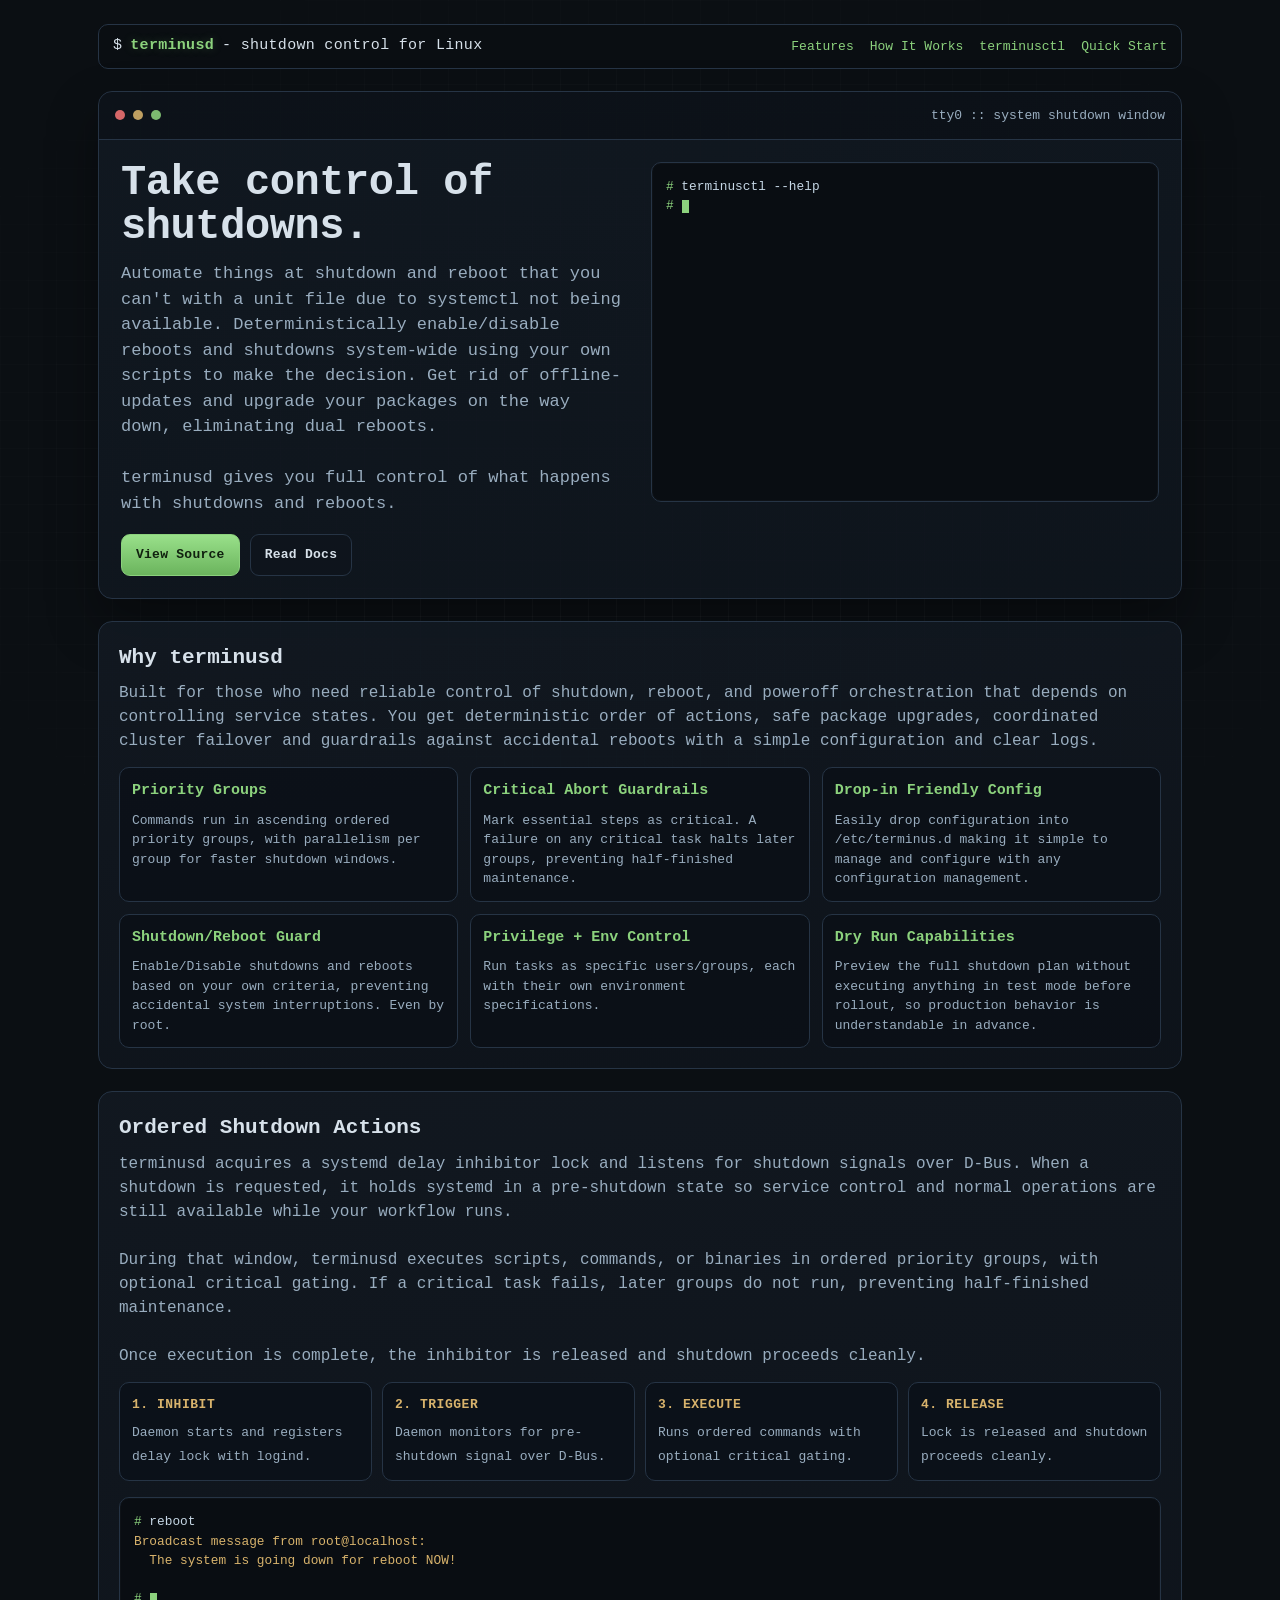
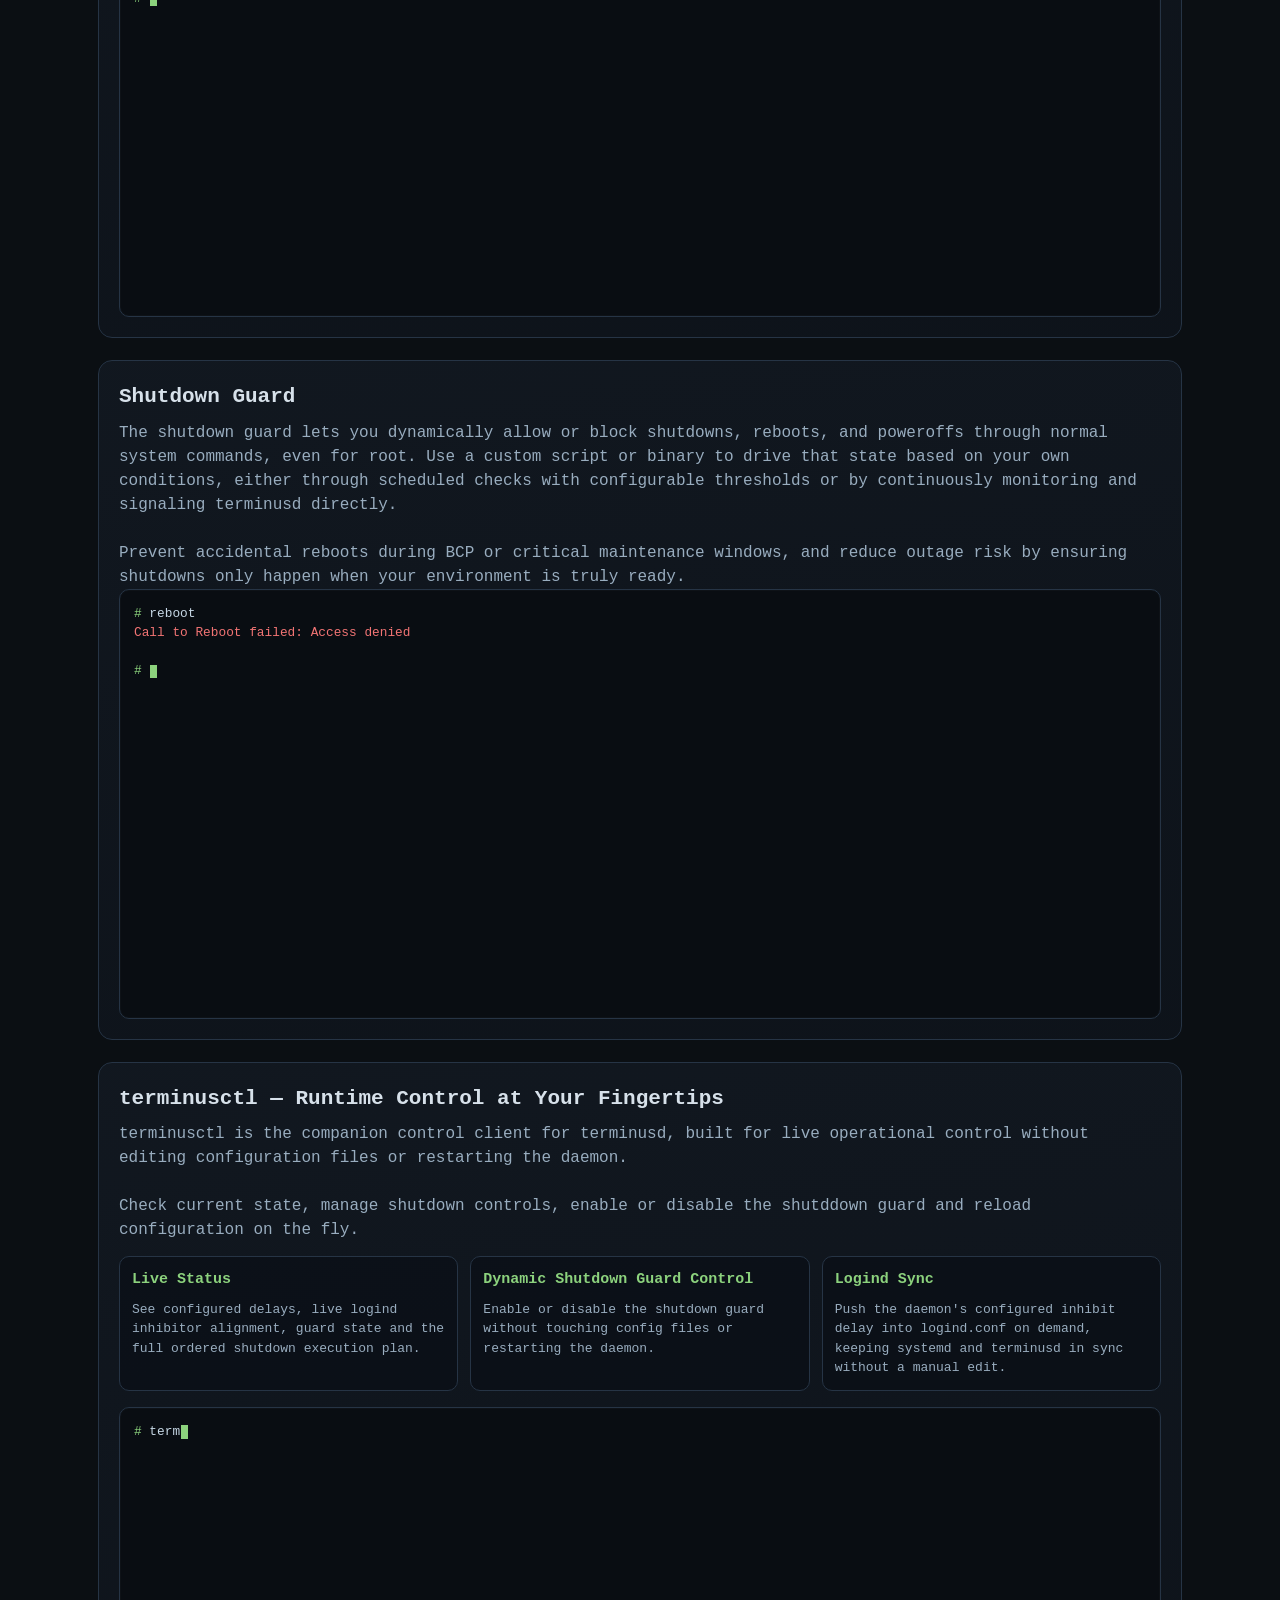
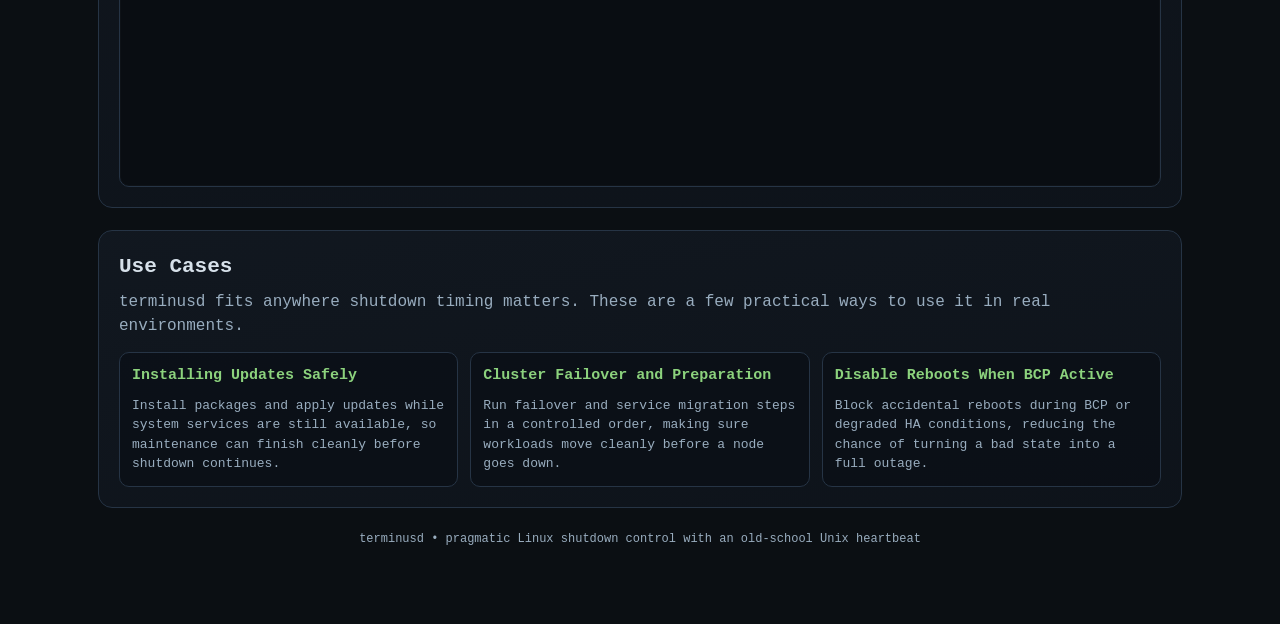
==== commit 34651515: "Cleanup.  - Adding google statistic collection data for documentation pages  - Cleaned up documentat" ====
--- a/docs/index.html
+++ b/docs/index.html
@@ -447,12 +447,12 @@
             </div>
             <div class="hero-body">
                 <div>
-                    <h1>Control shutdowns. Completely.</h1>
+                    <h1>Take control of shutdowns.</h1>
                     <p class="tagline">
-                        terminusd is a lightweight shutdown inhibitor daemon that gives you precise control over
-                        shutdowns, reboots, and poweroffs. Build a priority-based workflow for what runs before the
-                        system goes down, block or allow reboot activity based on your criteria, and apply updates and
-                        patches safely while services are still available.
+                        Automate things at shutdown and reboot that you can't with a unit file due to systemctl not being available.
+                        Deterministically enable/disable reboots and shutdowns system-wide using your own scripts to make the decision.
+                        Get rid of <code>offline-updates</code> and upgrade your packages on the way down, eliminating dual reboots.
+                        <br><br><code>terminusd</code> gives you full control of what happens with shutdowns and reboots.
                     </p>
                     <div class="cta">
                         <a class="btn primary" href="https://github.com/JonnyWhatshisface/systemd-shutdown-inhibitor">View Source</a>
@@ -468,9 +468,9 @@
         <section class="section" id="features">
             <h2>Why terminusd</h2>
             <p>
-                Built for those who need reliable control of shutdown, reboot, and poweroff orchestration without heavyweight tooling.
-                You get deterministic order of actions, safe package upgrades, coordinated cluster failover, and guardrails against 
-                accidental reboots - all with a simple config and clear logs. All before systemd even enters shutdown state.
+                Built for those who need reliable control of shutdown, reboot, and poweroff orchestration that depends on controlling
+                service states. You get deterministic order of actions, safe package upgrades, coordinated cluster failover and guardrails
+                 against accidental reboots with a simple configuration and clear logs.
             </p>
             <div class="features">
                 <article class="card">
